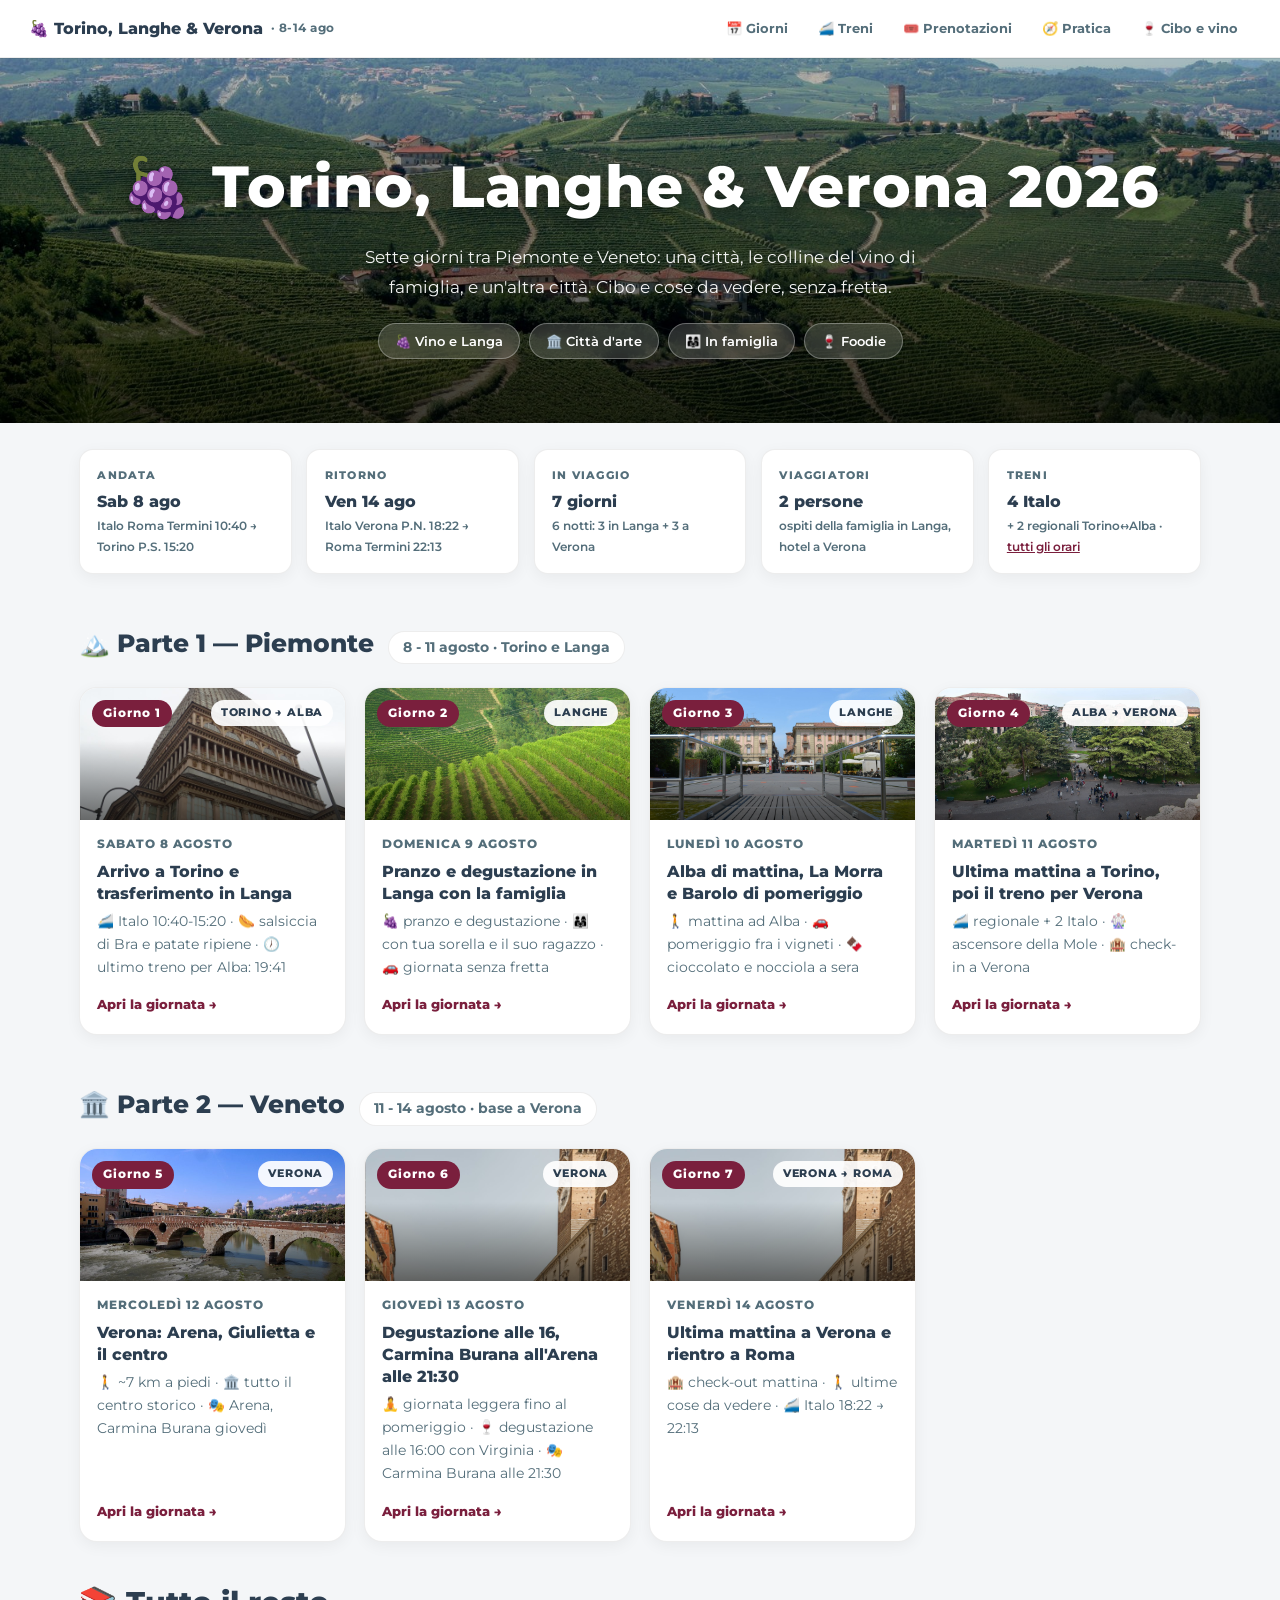
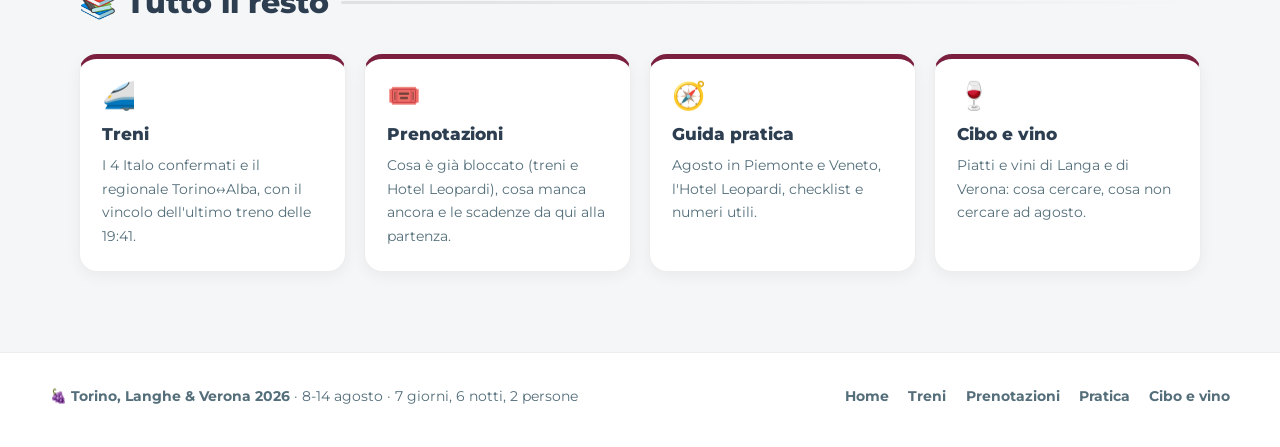
==== index.html @ 454a075a "Anticipa la degustazione, aggiunge Carmina Burana, abolisce il tartufo - Giorno 4: l'ascensore della" ====
<!DOCTYPE html>
<html lang="it">
<head>
<meta charset="UTF-8">
<meta name="viewport" content="width=device-width, initial-scale=1.0">
<title>Torino, Langhe & Verona 2026 · Itinerario giorno per giorno | 8-14 agosto</title>
<meta name="description" content="Itinerario Torino - Langhe - Verona dall'8 al 14 agosto 2026: 7 giornate una per una, treni, prenotazioni, cibo e vino.">
<meta name="theme-color" content="#7A1F3D">
<meta name="color-scheme" content="light">
<meta property="og:type" content="website">
<meta property="og:title" content="Torino, Langhe & Verona 2026 · Itinerario giorno per giorno | 8-14 agosto">
<meta property="og:description" content="Itinerario Torino - Langhe - Verona dall'8 al 14 agosto 2026: 7 giornate una per una, treni, prenotazioni, cibo e vino.">
<meta property="og:image" content="images/cover.jpg">
<meta property="og:locale" content="it_IT">
<link rel="icon" href="data:image/svg+xml,<svg xmlns='http://www.w3.org/2000/svg' viewBox='0 0 100 100'><text y='.9em' font-size='90'>🍇</text></svg>">
<link rel="preconnect" href="https://fonts.googleapis.com">
<link rel="preconnect" href="https://fonts.gstatic.com" crossorigin>
<link href="https://fonts.googleapis.com/css2?family=Montserrat:wght@400;600;800&display=swap" rel="stylesheet">
<link rel="stylesheet" href="assets/style.css">
</head>
<body>

<header class="topbar">
    <a class="brand" href="index.html">🍇 Torino, Langhe & Verona <span>· 8-14 ago</span></a>
    <nav class="mainnav" aria-label="Sezioni del sito">
        <a href="index.html#giorni">📅 Giorni</a>
        <a href="treni.html">🚄 Treni</a>
        <a href="prenotazioni.html">🎟️ Prenotazioni</a>
        <a href="pratica.html">🧭 Pratica</a>
        <a href="mangiare.html">🍷 Cibo e vino</a>
    </nav>
</header>

<div class="hero">
    <h1>🍇 Torino, Langhe & Verona 2026</h1>
    <p>Sette giorni tra Piemonte e Veneto: una città, le colline del vino di famiglia, e un'altra città. Cibo e cose da vedere, senza fretta.</p>
    <div class="mood-tags">
        <span class="tag">🍇 Vino e Langa</span>
        <span class="tag">🏛️ Città d'arte</span>
        <span class="tag">👨‍👩‍👧 In famiglia</span>
        <span class="tag">🍷 Foodie</span>
    </div>
    <div class="countdown" id="countdown" hidden></div>
</div>

<main class="wrap">

    <section id="riepilogo" style="scroll-margin-top: 80px;">
        <ul class="stats">
            <li><span class="k">Andata</span><span class="v">Sab 8 ago<small>Italo Roma Termini 10:40 → Torino P.S. 15:20</small></span></li>
            <li><span class="k">Ritorno</span><span class="v">Ven 14 ago<small>Italo Verona P.N. 18:22 → Roma Termini 22:13</small></span></li>
            <li><span class="k">In viaggio</span><span class="v">7 giorni<small>6 notti: 3 in Langa + 3 a Verona</small></span></li>
            <li><span class="k">Viaggiatori</span><span class="v">2 persone<small>ospiti della famiglia in Langa, hotel a Verona</small></span></li>
            <li><span class="k">Treni</span><span class="v">4 Italo<small>+ 2 regionali Torino↔Alba · <a href="treni.html">tutti gli orari</a></small></span></li>
        </ul>
    </section>

    <div class="parthead" id="giorni">
        <h2 id="piemonte">🏔️ Parte 1 — Piemonte</h2>
        <span class="when">8 - 11 agosto · Torino e Langa</span>
        <a class="maplink" id="goToday" href="index.html" hidden>Vai alla giornata di oggi ↓</a>
    </div>
    <div class="daygrid">
    <a class="daycard" href="giorno-01.html" data-date="2026-08-08">
        <div class="thumb" style="background-image: url('images/torino.jpg');">
            <span class="num">Giorno 1</span>
            <span class="zone">Torino → Alba</span>
        </div>
        <div class="body">
            <span class="date">Sabato 8 agosto</span>
            <h3>Arrivo a Torino e trasferimento in Langa</h3>
            <p class="teaser">🚄 Italo 10:40-15:20 · 🌭 salsiccia di Bra e patate ripiene · 🕖 ultimo treno per Alba: 19:41</p>
            <span class="go">Apri la giornata →</span>
        </div>
    </a>
    <a class="daycard" href="giorno-02.html" data-date="2026-08-09">
        <div class="thumb" style="background-image: url('images/langhe.jpg');">
            <span class="num">Giorno 2</span>
            <span class="zone">Langhe</span>
        </div>
        <div class="body">
            <span class="date">Domenica 9 agosto</span>
            <h3>Pranzo e degustazione in Langa con la famiglia</h3>
            <p class="teaser">🍇 pranzo e degustazione · 👨‍👩‍👧 con tua sorella e il suo ragazzo · 🚗 giornata senza fretta</p>
            <span class="go">Apri la giornata →</span>
        </div>
    </a>
    <a class="daycard" href="giorno-03.html" data-date="2026-08-10">
        <div class="thumb" style="background-image: url('images/alba.jpg');">
            <span class="num">Giorno 3</span>
            <span class="zone">Langhe</span>
        </div>
        <div class="body">
            <span class="date">Lunedì 10 agosto</span>
            <h3>Alba di mattina, La Morra e Barolo di pomeriggio</h3>
            <p class="teaser">🚶 mattina ad Alba · 🚗 pomeriggio fra i vigneti · 🍫 cioccolato e nocciola a sera</p>
            <span class="go">Apri la giornata →</span>
        </div>
    </a>
    <a class="daycard" href="giorno-04.html" data-date="2026-08-11">
        <div class="thumb" style="background-image: url('images/verona_arrivo.jpg');">
            <span class="num">Giorno 4</span>
            <span class="zone">Alba → Verona</span>
        </div>
        <div class="body">
            <span class="date">Martedì 11 agosto</span>
            <h3>Ultima mattina a Torino, poi il treno per Verona</h3>
            <p class="teaser">🚄 regionale + 2 Italo · 🎡 ascensore della Mole · 🏨 check-in a Verona</p>
            <span class="go">Apri la giornata →</span>
        </div>
    </a>
    </div>

    <div class="parthead">
        <h2 id="veneto">🏛️ Parte 2 — Veneto</h2>
        <span class="when">11 - 14 agosto · base a Verona</span>
    </div>
    <div class="daygrid">
    <a class="daycard" href="giorno-05.html" data-date="2026-08-12">
        <div class="thumb" style="background-image: url('images/ponte_pietra.jpg');">
            <span class="num">Giorno 5</span>
            <span class="zone">Verona</span>
        </div>
        <div class="body">
            <span class="date">Mercoledì 12 agosto</span>
            <h3>Verona: Arena, Giulietta e il centro</h3>
            <p class="teaser">🚶 ~7 km a piedi · 🏛️ tutto il centro storico · 🎭 Arena, Carmina Burana giovedì</p>
            <span class="go">Apri la giornata →</span>
        </div>
    </a>
    <a class="daycard" href="giorno-06.html" data-date="2026-08-13">
        <div class="thumb" style="background-image: url('images/piazza_erbe.jpg');">
            <span class="num">Giorno 6</span>
            <span class="zone">Verona</span>
        </div>
        <div class="body">
            <span class="date">Giovedì 13 agosto</span>
            <h3>Degustazione alle 16, Carmina Burana all'Arena alle 21:30</h3>
            <p class="teaser">🧘 giornata leggera fino al pomeriggio · 🍷 degustazione alle 16:00 con Virginia · 🎭 Carmina Burana alle 21:30</p>
            <span class="go">Apri la giornata →</span>
        </div>
    </a>
    <a class="daycard" href="giorno-07.html" data-date="2026-08-14">
        <div class="thumb" style="background-image: url('images/piazza_erbe.jpg');">
            <span class="num">Giorno 7</span>
            <span class="zone">Verona → Roma</span>
        </div>
        <div class="body">
            <span class="date">Venerdì 14 agosto</span>
            <h3>Ultima mattina a Verona e rientro a Roma</h3>
            <p class="teaser">🏨 check-out mattina · 🚶 ultime cose da vedere · 🚄 Italo 18:22 → 22:13</p>
            <span class="go">Apri la giornata →</span>
        </div>
    </a>
    </div>

    <h2 class="sec">📚 Tutto il resto</h2>
    <div class="tiles">
        <a class="tile" href="treni.html"><span class="ico">🚄</span><h3>Treni</h3><p>I 4 Italo confermati e il regionale Torino↔Alba, con il vincolo dell'ultimo treno delle 19:41.</p></a>
        <a class="tile" href="prenotazioni.html"><span class="ico">🎟️</span><h3>Prenotazioni</h3><p>Cosa è già bloccato (treni e Hotel Leopardi), cosa manca ancora e le scadenze da qui alla partenza.</p></a>
        <a class="tile" href="pratica.html"><span class="ico">🧭</span><h3>Guida pratica</h3><p>Agosto in Piemonte e Veneto, l'Hotel Leopardi, checklist e numeri utili.</p></a>
        <a class="tile" href="mangiare.html"><span class="ico">🍷</span><h3>Cibo e vino</h3><p>Piatti e vini di Langa e di Verona: cosa cercare, cosa non cercare ad agosto.</p></a>
    </div>

</main>

<footer class="sitefoot">
    <div class="sitefoot-in">
        <div>🍇 <strong>Torino, Langhe & Verona 2026</strong> · 8-14 agosto · 7 giorni, 6 notti, 2 persone</div>
        <nav>
            <a href="index.html">Home</a>
            <a href="treni.html">Treni</a>
            <a href="prenotazioni.html">Prenotazioni</a>
            <a href="pratica.html">Pratica</a>
            <a href="mangiare.html">Cibo e vino</a>
        </nav>
    </div>
</footer>
<button type="button" class="to-top" aria-label="Torna all'inizio della pagina">↑</button>
<script src="assets/app.js" defer></script>
</body>
</html>
---- assets/style.css ----
/* ==========================================================================
   Torino, Langhe & Verona 2026 — foglio di stile condiviso da tutte le pagine
   ========================================================================== */

*, *::before, *::after { box-sizing: border-box; }

:root {
    --primary-color: #7A1F3D;      /* rosso Barolo/Amarone */
    --primary-dark: #551429;
    --primary-light: #F7E6EC;
    --bg-color: #F4F6F8;
    --text-color: #2C3E50;
    --light-text: #546E7A;
    --card-bg: #FFFFFF;
    --line: rgba(0,0,0,0.07);
    --border-radius: 18px;
    --shadow-sm: 0 4px 15px rgba(0,0,0,0.05);
    --shadow-lg: 0 15px 35px rgba(0,0,0,0.10);
    --topbar-h: 58px;
    --strip-h: 54px;
}

html { scroll-behavior: smooth; scroll-padding-top: calc(var(--topbar-h) + var(--strip-h) + 12px); }
body {
    font-family: 'Montserrat', sans-serif;
    line-height: 1.7; margin: 0; padding: 0;
    background: var(--bg-color); color: var(--text-color);
    -webkit-font-smoothing: antialiased;
    max-width: 100vw; overflow-x: hidden;
}
@media (prefers-reduced-motion: reduce) {
    html { scroll-behavior: auto; }
    *, *::before, *::after { animation-duration: 0.01ms !important; animation-iteration-count: 1 !important; transition-duration: 0.01ms !important; }
}
:focus-visible { outline: 3px solid var(--primary-color); outline-offset: 3px; border-radius: 6px; }
img { max-width: 100%; }
[hidden] { display: none !important; }
a { color: var(--primary-color); }
@keyframes fadeIn { from { opacity: 0; transform: translateY(14px); } to { opacity: 1; transform: none; } }

.wrap { max-width: 1180px; margin: 0 auto; padding: 0 1.1rem 4rem 1.1rem; }
.wrap.narrow { max-width: 900px; }
@media (min-width: 768px) { .wrap { padding: 0 1.8rem 5rem 1.8rem; } }

/* ---------- Barra di navigazione ---------- */
.topbar {
    position: sticky; top: 0; z-index: 900; height: var(--topbar-h);
    display: flex; align-items: center; gap: 1rem;
    background: rgba(255,255,255,0.93); backdrop-filter: blur(12px); -webkit-backdrop-filter: blur(12px);
    border-bottom: 1px solid var(--line); padding: 0 1rem;
}
@media (min-width: 768px) { .topbar { padding: 0 1.8rem; } }
.brand { display: flex; align-items: center; gap: 8px; font-weight: 800; text-decoration: none; color: var(--text-color); font-size: 1rem; white-space: nowrap; flex-shrink: 0; }
.brand span { color: var(--light-text); font-weight: 700; font-size: 0.72rem; letter-spacing: 0.5px; display: none; }
@media (min-width: 1000px) { .brand span { display: inline; } }
.mainnav { display: flex; gap: 4px; overflow-x: auto; scrollbar-width: none; margin-left: auto; -webkit-overflow-scrolling: touch; }
.mainnav::-webkit-scrollbar { display: none; }
.mainnav a {
    text-decoration: none; white-space: nowrap; font-size: 0.82rem; font-weight: 700;
    color: var(--light-text); padding: 7px 13px; border-radius: 30px; transition: background 0.2s, color 0.2s;
}
.mainnav a:hover { background: var(--bg-color); color: var(--primary-color); }
.mainnav a[aria-current="page"] { background: var(--primary-light); color: var(--primary-color); }

/* ---------- Striscia dei giorni (pagine giornata) ---------- */
.daystrip {
    position: sticky; top: var(--topbar-h); z-index: 880; height: var(--strip-h);
    display: flex; align-items: center; gap: 6px; padding: 0 1rem;
    background: rgba(255,255,255,0.96); backdrop-filter: blur(12px); -webkit-backdrop-filter: blur(12px);
    border-bottom: 1px solid var(--line); overflow-x: auto; scrollbar-width: none;
}
.daystrip::-webkit-scrollbar { display: none; }
@media (min-width: 768px) { .daystrip { padding: 0 1.8rem; justify-content: center; } }
.daystrip a {
    flex: 0 0 auto; text-decoration: none; text-align: center; line-height: 1.05;
    padding: 5px 9px; border-radius: 10px; color: var(--light-text);
    border: 1px solid transparent; transition: background 0.2s, color 0.2s, border-color 0.2s;
}
.daystrip a .n { display: block; font-weight: 800; font-size: 0.92rem; }
.daystrip a .d { display: block; font-size: 0.6rem; font-weight: 700; opacity: 0.7; letter-spacing: 0.2px; }
.daystrip a:hover { background: var(--bg-color); color: var(--primary-color); }
.daystrip a[aria-current="page"] { background: var(--primary-color); color: #fff; }
.daystrip a[aria-current="page"] .d { opacity: 0.85; }
.daystrip .sep { flex: 0 0 auto; width: 1px; height: 26px; background: var(--line); margin: 0 5px; }

/* ---------- Copertina della home ---------- */
.hero {
    background-image: linear-gradient(to bottom, rgba(0,0,0,0.25) 0%, rgba(0,0,0,0.78) 100%), url('../images/cover.jpg');
    background-size: cover; background-position: center 32%;
    color: #fff; text-align: center; padding: 5rem 1rem 4rem 1rem;
}
.hero h1 { font-size: clamp(2.2rem, 6vw, 3.6rem); font-weight: 800; margin: 0 0 0.4rem 0; letter-spacing: 1px; text-shadow: 0 4px 15px rgba(0,0,0,0.4); }
.hero p { font-size: 1.08rem; max-width: 620px; margin: 0 auto; opacity: 0.95; }
.mood-tags { display: flex; gap: 9px; justify-content: center; margin-top: 22px; flex-wrap: wrap; }
.tag { padding: 6px 16px; border-radius: 20px; font-weight: 600; font-size: 0.82rem; background: rgba(255,255,255,0.15); backdrop-filter: blur(10px); border: 1px solid rgba(255,255,255,0.3); color: #fff; }
.countdown { display: inline-flex; align-items: baseline; gap: 8px; margin-top: 1.4rem; padding: 8px 22px; border-radius: 30px; background: rgba(255,255,255,0.15); backdrop-filter: blur(10px); border: 1px solid rgba(255,255,255,0.3); }
.countdown strong { font-size: 1.5rem; font-weight: 800; }
.countdown span { font-size: 0.8rem; font-weight: 600; opacity: 0.9; letter-spacing: 1px; text-transform: uppercase; }

/* ---------- Intestazione delle pagine tematiche ---------- */
.pagehead { background: linear-gradient(135deg, var(--primary-color), var(--primary-dark)); color: #fff; padding: 2.6rem 1.1rem 2.4rem 1.1rem; }
.pagehead-in { max-width: 1180px; margin: 0 auto; }
@media (min-width: 768px) { .pagehead { padding: 3.2rem 1.8rem 3rem 1.8rem; } }
.pagehead h1 { margin: 0 0 0.4rem 0; font-size: clamp(1.8rem, 4.5vw, 2.6rem); font-weight: 800; }
.pagehead p { margin: 0; font-size: 1rem; opacity: 0.92; max-width: 70ch; }
.pagehead .crumb { font-size: 0.75rem; font-weight: 800; letter-spacing: 1.5px; text-transform: uppercase; opacity: 0.8; margin: 0 0 0.5rem 0; }
.pagehead .crumb a { color: #fff; text-decoration: none; border-bottom: 1px solid rgba(255,255,255,0.5); }

/* Indice interno alle pagine lunghe */
.subnav { display: flex; flex-wrap: wrap; gap: 8px; margin: -1.6rem 0 2.4rem 0; position: relative; z-index: 5; }
.subnav a { text-decoration: none; font-size: 0.8rem; font-weight: 700; color: var(--light-text); background: var(--card-bg); border: 1px solid var(--line); box-shadow: var(--shadow-sm); padding: 8px 16px; border-radius: 30px; }
.subnav a:hover { color: var(--primary-color); }

/* ---------- Copertina di una giornata ---------- */
.dayhero { position: relative; margin: 1.4rem 0 1.6rem 0; border-radius: var(--border-radius); overflow: hidden; box-shadow: var(--shadow-lg); min-height: 230px; display: flex; align-items: flex-end; background-size: cover; background-position: center; }
@media (min-width: 768px) { .dayhero { min-height: 300px; } }
.dayhero::before { content: ""; position: absolute; inset: 0; background: linear-gradient(to top, rgba(0,0,0,0.85) 0%, rgba(0,0,0,0.30) 55%, rgba(0,0,0,0.12) 100%); }
.dayhero-in { position: relative; padding: 1.4rem; color: #fff; width: 100%; }
@media (min-width: 768px) { .dayhero-in { padding: 2.2rem; } }
.dayhero .kicker { margin: 0 0 0.35rem 0; font-size: 0.76rem; font-weight: 800; letter-spacing: 1.6px; text-transform: uppercase; opacity: 0.92; }
.dayhero h1 { margin: 0; font-size: clamp(1.5rem, 4vw, 2.3rem); font-weight: 800; line-height: 1.2; text-shadow: 0 3px 14px rgba(0,0,0,0.4); }
.dayhero .chips { display: flex; flex-wrap: wrap; gap: 7px; margin-top: 0.9rem; }
.dayhero .chips span { font-size: 0.74rem; font-weight: 700; background: rgba(255,255,255,0.18); border: 1px solid rgba(255,255,255,0.28); backdrop-filter: blur(8px); padding: 4px 12px; border-radius: 20px; }

/* ---------- Impaginazione di una giornata ---------- */
.daylayout { display: grid; gap: 1.3rem; }
@media (min-width: 1000px) {
    .daylayout {
        grid-template-columns: 1.55fr 1fr;
        grid-template-areas: "sintesi sintesi" "itin mappa" "itin mangiare" "note note";
        align-items: start;
    }
    .a-sintesi { grid-area: sintesi; } .a-itin { grid-area: itin; }
    .a-mappa { grid-area: mappa; } .a-mangiare { grid-area: mangiare; } .a-note { grid-area: note; }
}

/* ---------- Scheda generica ---------- */
.card { background: var(--card-bg); border-radius: var(--border-radius); box-shadow: var(--shadow-sm); padding: 1.3rem; border: 1px solid var(--line); }
@media (min-width: 768px) { .card { padding: 1.8rem; } }
.card > h2 { margin: 0 0 1.1rem 0; font-size: 1.1rem; font-weight: 800; color: var(--text-color); display: flex; align-items: center; gap: 9px; }
.card > h2::after { content: ""; flex: 1; height: 2px; background: linear-gradient(90deg, var(--line), transparent); border-radius: 2px; }
.card.accent { border-top: 5px solid var(--primary-color); }

/* Sintesi mattina/pomeriggio/sera */
.synth { list-style: none; padding: 0; margin: 0; display: grid; gap: 0.8rem; }
@media (min-width: 700px) { .synth { grid-template-columns: repeat(3, 1fr); } }
.synth li { background: var(--bg-color); border-radius: 12px; padding: 0.9rem 1.05rem; font-size: 0.93rem; color: var(--light-text); }
.synth li strong:first-child { display: block; color: var(--primary-color); font-size: 0.72rem; text-transform: uppercase; letter-spacing: 1px; margin-bottom: 0.25rem; }
.synth li strong { color: var(--text-color); }

/* ---------- Griglia dei giorni in home ---------- */
.parthead { display: flex; align-items: baseline; gap: 14px; margin: 3rem 0 1.4rem 0; flex-wrap: wrap; }
.parthead h2 { margin: 0; font-size: 1.55rem; font-weight: 800; }
.parthead .when { font-size: 0.85rem; font-weight: 700; color: var(--light-text); background: var(--card-bg); border: 1px solid var(--line); padding: 4px 14px; border-radius: 20px; }
.daygrid { display: grid; gap: 1.1rem; grid-template-columns: repeat(auto-fill, minmax(265px, 1fr)); }
.daycard { display: flex; flex-direction: column; background: var(--card-bg); border-radius: var(--border-radius); overflow: hidden; box-shadow: var(--shadow-sm); text-decoration: none; color: inherit; border: 1px solid var(--line); transition: transform 0.25s ease, box-shadow 0.25s ease; }
.daycard:hover { transform: translateY(-4px); box-shadow: var(--shadow-lg); }
.daycard .thumb { height: 132px; background-size: cover; background-position: center; position: relative; }
.daycard .thumb::after { content: ""; position: absolute; inset: 0; background: linear-gradient(to top, rgba(0,0,0,0.55), transparent 60%); }
.daycard .num { position: absolute; z-index: 2; left: 12px; top: 12px; background: var(--primary-color); color: #fff; font-weight: 800; font-size: 0.72rem; letter-spacing: 1px; padding: 4px 11px; border-radius: 20px; }
.daycard .zone { position: absolute; z-index: 2; right: 12px; top: 12px; background: rgba(255,255,255,0.92); color: var(--text-color); font-weight: 800; font-size: 0.66rem; letter-spacing: 0.8px; text-transform: uppercase; padding: 4px 10px; border-radius: 20px; }
.daycard .body { padding: 0.95rem 1.1rem 1.15rem 1.1rem; display: flex; flex-direction: column; gap: 0.35rem; flex: 1; }
.daycard .date { font-size: 0.72rem; font-weight: 800; letter-spacing: 1px; text-transform: uppercase; color: var(--light-text); }
.daycard h3 { margin: 0; font-size: 1.02rem; font-weight: 800; line-height: 1.35; color: var(--text-color); }
.daycard .teaser { margin: 0; font-size: 0.85rem; color: var(--light-text); }
.daycard .go { margin-top: auto; padding-top: 0.6rem; font-size: 0.8rem; font-weight: 800; color: var(--primary-color); }
.daycard.is-today { border-color: var(--primary-color); box-shadow: 0 0 0 3px var(--primary-light), var(--shadow-lg); }
.daycard.is-today .num::before { content: "OGGI · "; }

/* ---------- Riquadri di collegamento in home ---------- */
.tiles { display: grid; gap: 1.1rem; grid-template-columns: repeat(auto-fill, minmax(240px, 1fr)); }
.tile { text-decoration: none; color: inherit; background: var(--card-bg); border: 1px solid var(--line); border-radius: var(--border-radius); padding: 1.4rem; box-shadow: var(--shadow-sm); display: flex; flex-direction: column; gap: 0.35rem; transition: transform 0.25s ease, box-shadow 0.25s ease; border-top: 5px solid var(--primary-color); }
.tile:hover { transform: translateY(-4px); box-shadow: var(--shadow-lg); }
.tile .ico { font-size: 1.7rem; line-height: 1; }
.tile h3 { margin: 0.3rem 0 0 0; font-size: 1.08rem; font-weight: 800; color: var(--text-color); }
.tile p { margin: 0; font-size: 0.87rem; color: var(--light-text); }

/* Numeri chiave in home */
.stats { display: grid; gap: 0.9rem; grid-template-columns: repeat(auto-fit, minmax(160px, 1fr)); margin: 1.6rem 0 0 0; padding: 0; list-style: none; }
.stats li { background: var(--card-bg); border: 1px solid var(--line); border-radius: 14px; padding: 1rem 1.1rem; box-shadow: var(--shadow-sm); }
.stats .k { display: block; font-size: 0.68rem; font-weight: 800; letter-spacing: 1.2px; text-transform: uppercase; color: var(--light-text); margin-bottom: 0.2rem; }
.stats .v { font-size: 1rem; font-weight: 800; color: var(--text-color); }
.stats .v small { display: block; font-size: 0.78rem; font-weight: 600; color: var(--light-text); }

/* ---------- Avanti / indietro fra i giorni ---------- */
.dayfoot { display: grid; gap: 0.8rem; grid-template-columns: 1fr; margin-top: 2rem; }
@media (min-width: 640px) { .dayfoot { grid-template-columns: 1fr auto 1fr; align-items: stretch; } }
.dayfoot a { text-decoration: none; background: var(--card-bg); border: 1px solid var(--line); border-radius: 14px; padding: 0.9rem 1.1rem; box-shadow: var(--shadow-sm); color: inherit; display: flex; flex-direction: column; justify-content: center; transition: transform 0.2s ease, box-shadow 0.2s ease; }
.dayfoot a:hover { transform: translateY(-2px); box-shadow: var(--shadow-lg); }
.dayfoot .lbl { font-size: 0.68rem; font-weight: 800; letter-spacing: 1.2px; text-transform: uppercase; color: var(--light-text); }
.dayfoot .ttl { font-size: 0.92rem; font-weight: 700; color: var(--text-color); }
.dayfoot .next { text-align: right; }
.dayfoot .home { display: flex; align-items: center; justify-content: center; font-weight: 800; color: var(--primary-color); }
.dayfoot .empty { display: none; }
@media (min-width: 640px) { .dayfoot .empty { display: block; visibility: hidden; } }

/* ---------- Blocchi di contenuto riusati dalle vecchie sezioni ---------- */
h2.sec { color: var(--text-color); font-weight: 800; font-size: 1.9rem; margin: 3rem 0 1.6rem 0; display: flex; align-items: center; gap: 12px; scroll-margin-top: calc(var(--topbar-h) + 14px); }
h2.sec::after { content: ""; flex: 1; height: 3px; background: linear-gradient(90deg, #E0E0E0, transparent); border-radius: 2px; }
h2.sec:first-of-type { margin-top: 2.2rem; }
h3.sub { font-size: 1.4rem; font-weight: 800; margin: 2.6rem 0 1.2rem 0; scroll-margin-top: calc(var(--topbar-h) + 14px); }

.summary-box { background: var(--card-bg); padding: 1.4rem; border-radius: var(--border-radius); box-shadow: var(--shadow-sm); margin-bottom: 2rem; border-top: 6px solid var(--primary-color); }
@media (min-width: 768px) { .summary-box { padding: 2rem; } }
.summary-box ul { list-style: none; padding: 0; display: grid; grid-template-columns: repeat(auto-fit, minmax(260px, 1fr)); gap: 1.1rem; margin: 0; }
.summary-box li { background: var(--bg-color); padding: 1.1rem; border-radius: 12px; font-size: 0.94rem; display: flex; flex-direction: column; }
.summary-box li strong { color: var(--primary-color); font-size: 1.02rem; margin-bottom: 0.3rem; }
.summary-box ul.flow { grid-template-columns: 1fr; gap: 0.8rem; }
.summary-box ul.flow li { display: block; }
.summary-box ul.flow li strong { font-size: 1rem; }
.summary-box li ul { display: block; margin: 0.6rem 0 0 0; padding: 0; }
.summary-box li ul li { background: transparent; padding: 0 0 0 1.1rem; margin-bottom: 0.55rem; border-radius: 0; position: relative; font-size: 0.9rem; }
.summary-box li ul li::before { content: "›"; position: absolute; left: 0; top: -1px; color: var(--primary-color); font-weight: 800; }
.summary-box li ul li:last-child { margin-bottom: 0; }
.summary-box h3 { margin-top: 0; }

.details-grid { display: grid; grid-template-columns: 1fr; gap: 1.3rem; }
@media (min-width: 860px) { .details-grid { grid-template-columns: 1fr 1fr; } }

.callout { background: var(--card-bg); border-left: 5px solid var(--primary-color); border-radius: 12px; padding: 1.15rem 1.35rem; margin: 0 0 1.8rem 0; box-shadow: var(--shadow-sm); font-size: 0.94rem; color: var(--light-text); }
.callout strong { color: var(--text-color); }

.prio { display: inline-block; font-size: 0.66rem; font-weight: 800; letter-spacing: 1px; text-transform: uppercase; padding: 3px 10px; border-radius: 20px; margin-left: 8px; vertical-align: middle; white-space: nowrap; }
.prio-high { background: #FFEBEE; color: #C62828; }
.prio-med { background: #FFF8E1; color: #EF6C00; }
.prio-low { background: #E8F5E9; color: #2E7D32; }

/* Testo discorsivo dentro le schede */
.prose p { margin: 0 0 1.2rem 0; color: var(--light-text); font-size: 0.97rem; line-height: 1.8; }
.prose p:last-child { margin-bottom: 0; }
.prose strong { color: var(--text-color); }
.prose h4 { margin: 1.8rem 0 0.8rem 0; font-size: 1.05rem; font-weight: 800; color: var(--primary-color); background: var(--primary-light); display: inline-block; padding: 4px 14px; border-radius: 20px; }
.prose > h4:first-child { margin-top: 0; }
.prose ul { padding-left: 1.2rem; color: var(--light-text); font-size: 0.95rem; }
.prose li { margin-bottom: 0.7rem; }
.prose img, .a-mangiare img { width: 100%; border-radius: 12px; margin-bottom: 14px; height: 180px; object-fit: cover; box-shadow: var(--shadow-sm); }

/* Timeline oraria */
.timeline { list-style: none; padding: 0; margin: 0; }
.timeline li { position: relative; display: grid; grid-template-columns: 60px 1fr; gap: 0.9rem; padding: 0 0 1.05rem 0; font-size: 0.95rem; }
.timeline li::after { content: ""; position: absolute; left: 5px; top: 20px; bottom: 0; width: 2px; background: rgba(0,0,0,0.09); }
.timeline li:last-child { padding-bottom: 0; }
.timeline li:last-child::after { display: none; }
.timeline .t { position: relative; padding-left: 20px; font-weight: 800; font-size: 0.8rem; color: var(--primary-color); white-space: nowrap; line-height: 1.6; }
.timeline .t::before { content: ""; position: absolute; left: 0; top: 4px; width: 12px; height: 12px; border-radius: 50%; background: var(--card-bg); border: 3px solid var(--primary-color); box-sizing: border-box; }
.timeline li.opt .t { color: var(--light-text); }
.timeline li.opt .t::before { border-color: var(--light-text); }
.timeline strong { color: var(--text-color); }
.timeline div { color: var(--light-text); }
.timeline em { opacity: 0.9; }
@media (max-width: 480px) {
    .timeline li { grid-template-columns: 52px 1fr; gap: 0.7rem; font-size: 0.9rem; }
    .timeline .t { padding-left: 18px; font-size: 0.74rem; }
}

/* Dove mangiare */
.eat { list-style: none; padding: 0; margin: 0; display: grid; gap: 0.6rem; }
.eat li { display: grid; grid-template-columns: auto 1fr; gap: 0.85rem; align-items: start; background: var(--bg-color); border-radius: 10px; padding: 0.75rem 0.95rem; font-size: 0.9rem; color: var(--light-text); }
.eat .when { font-weight: 800; font-size: 0.66rem; text-transform: uppercase; letter-spacing: 0.5px; color: var(--primary-color); white-space: nowrap; padding-top: 0.25rem; }
.eat strong { color: var(--text-color); }
@media (max-width: 560px) {
    .eat li { grid-template-columns: 1fr; gap: 0.15rem; }
    .eat .when { padding-top: 0; }
}

/* Mappa */
.mapbox iframe { width: 100%; height: 320px; border: none; border-radius: 12px; background: #eee; display: block; }
.maplink { display: inline-block; margin-top: 0.9rem; font-size: 0.82rem; font-weight: 800; text-decoration: none; color: var(--primary-color); }
.maplink:hover { text-decoration: underline; }
.maplink + .maplink { margin-left: 1.4rem; }

/* Tabella costi */
table { width: 100%; border-collapse: separate; border-spacing: 0; background: var(--card-bg); box-shadow: var(--shadow-sm); border-radius: var(--border-radius); overflow: hidden; margin-top: 1.5rem; }
th, td { padding: 1.3rem; text-align: left; border-bottom: 1px solid #F0F2F5; }
th { background: var(--text-color); color: #fff; font-weight: 600; text-transform: uppercase; font-size: 0.8rem; letter-spacing: 1.4px; }
tr:last-child td { border-bottom: none; font-weight: 800; font-size: 1.15rem; background: var(--primary-light); color: var(--primary-color); }
@media (max-width: 767px) {
    table { display: block; border: none; box-shadow: none; background: transparent; }
    thead { display: none; }
    tbody, tr, td { display: block; width: 100%; }
    tr { margin-bottom: 1.2rem; background: var(--card-bg); border-radius: var(--border-radius); box-shadow: var(--shadow-sm); border: 1px solid var(--line); }
    td { border-bottom: 1px solid #F0F2F5; overflow-wrap: break-word; }
    td::before { display: block; font-weight: 700; color: var(--light-text); font-size: 0.72rem; text-transform: uppercase; letter-spacing: 1px; margin-bottom: 0.3rem; }
    td:nth-child(1)::before { content: "Voce di spesa"; }
    td:nth-child(2)::before { content: "Dettagli"; }
    td:nth-child(3)::before { content: "Costo stimato"; color: var(--primary-color); }
    td:last-child { border-bottom: none; }
    tr:last-child { background: var(--primary-light); }
    tr:last-child td { background: transparent; }
}

.inc-exc-box { background: var(--card-bg); padding: 1.4rem; border-radius: var(--border-radius); box-shadow: var(--shadow-sm); }
.exc-box { border-top: 5px solid #F44336; }
.inc-exc-box h3 { margin-top: 0; font-size: 1.15rem; margin-bottom: 1.2rem; }
.inc-exc-box ul { list-style: none; padding: 0; margin: 0; }
.inc-exc-box li { margin-bottom: 0.9rem; position: relative; padding-left: 30px; font-size: 0.93rem; line-height: 1.5; }
.exc-box li::before { content: '❌'; position: absolute; left: 0; top: 0; font-size: 1rem; }

/* ---------- Piede pagina ---------- */
.sitefoot { border-top: 1px solid var(--line); background: var(--card-bg); padding: 2rem 1.1rem 2.4rem 1.1rem; color: var(--light-text); font-size: 0.85rem; }
.sitefoot-in { max-width: 1180px; margin: 0 auto; display: flex; flex-wrap: wrap; gap: 0.8rem 1.4rem; align-items: center; justify-content: space-between; }
.sitefoot a { color: var(--light-text); text-decoration: none; font-weight: 700; }
.sitefoot a:hover { color: var(--primary-color); }
.sitefoot nav { display: flex; flex-wrap: wrap; gap: 0.8rem 1.2rem; }

/* Torna su */
.to-top { position: fixed; right: 16px; bottom: 20px; width: 44px; height: 44px; border-radius: 50%; border: none; background: var(--card-bg); color: var(--primary-color); font-size: 1.3rem; line-height: 1; box-shadow: var(--shadow-lg); cursor: pointer; opacity: 0; visibility: hidden; transform: translateY(10px); transition: opacity 0.3s, transform 0.3s, visibility 0.3s; z-index: 950; }
.to-top.visible { opacity: 1; visibility: visible; transform: none; }

/* ---------- Stampa ---------- */
@media print {
    .topbar, .daystrip, .to-top, .sitefoot, .dayfoot, .subnav, .mood-tags, .countdown, .maplink, .mapbox { display: none !important; }
    body { background: #fff; }
    .hero, .pagehead { background: none !important; color: var(--text-color); padding: 1.5rem 0; }
    .hero h1, .pagehead h1 { text-shadow: none; }
    .dayhero { min-height: 0; box-shadow: none; background-image: none !important; border: 1px solid #DDD; }
    .dayhero::before { display: none; }
    .dayhero-in { color: var(--text-color); padding: 1rem; }
    .dayhero h1 { text-shadow: none; }
    .dayhero .chips span { border-color: #DDD; background: none; }
    .card, .summary-box, .inc-exc-box, table { box-shadow: none; border: 1px solid #DDD; break-inside: avoid; }
    .daylayout { display: block; }
    .card { margin-bottom: 1rem; }
    .prose img, .a-mangiare img { display: none; }
    a { color: inherit; text-decoration: none; }
}
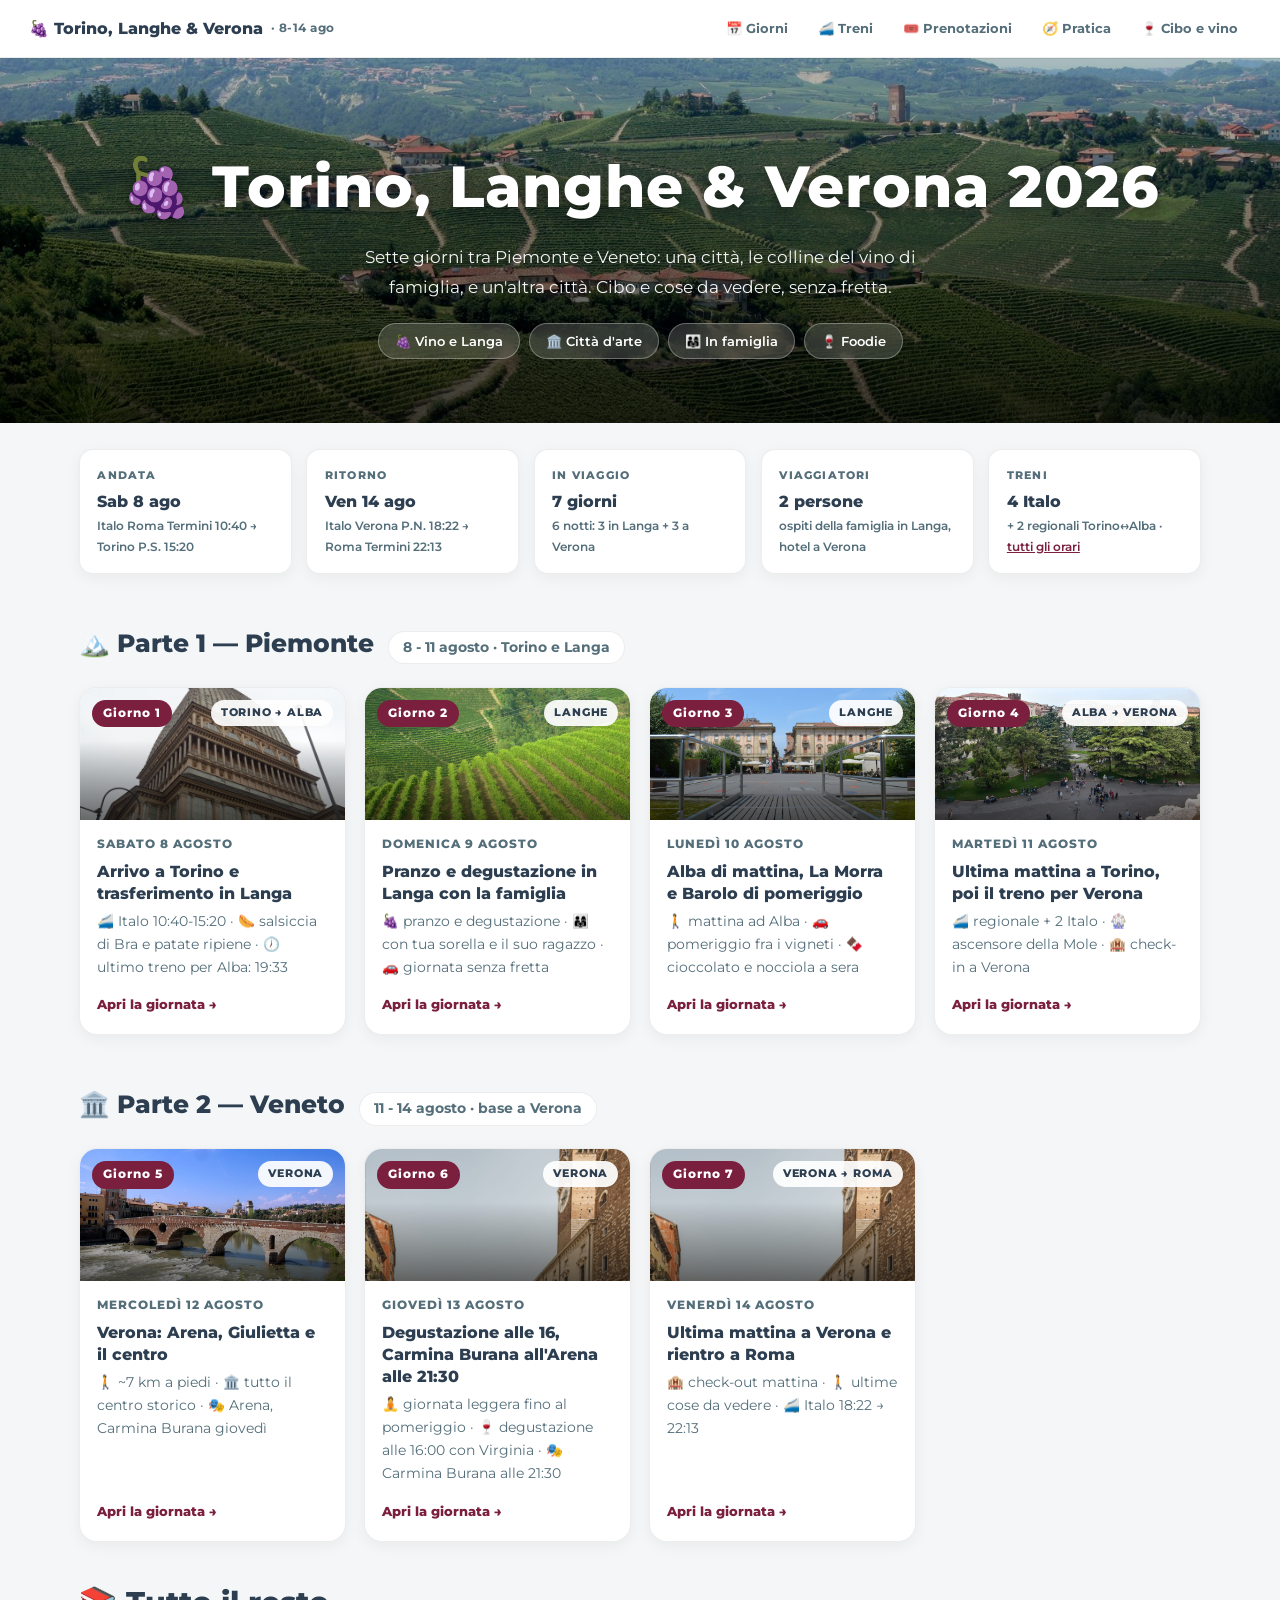
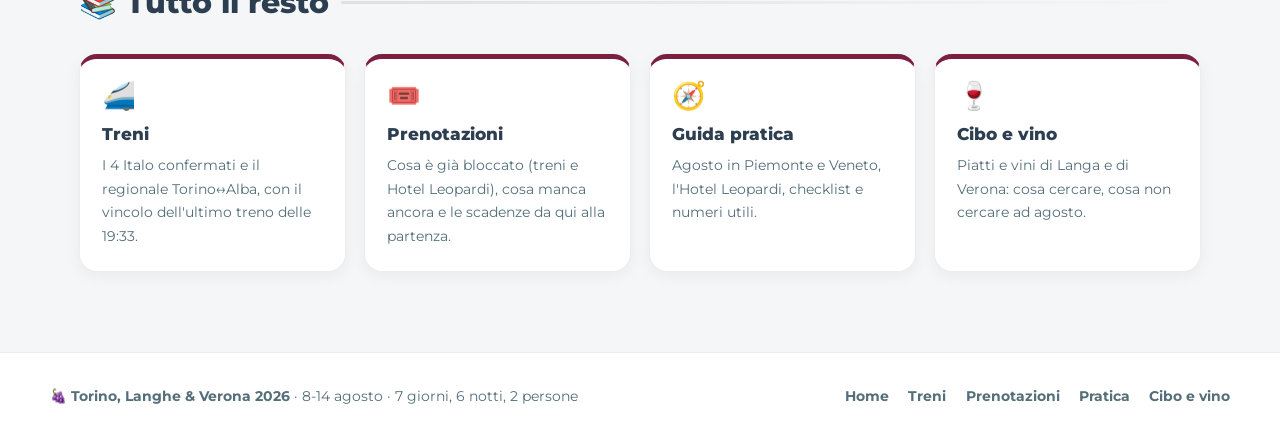
==== commit 079e684e: "Corregge gli orari del regionale Alba-Torino: niente metro, stesso treno Dati reali da Trenitalia in" ====
--- a/index.html
+++ b/index.html
@@ -69,7 +69,7 @@
         <div class="body">
             <span class="date">Sabato 8 agosto</span>
             <h3>Arrivo a Torino e trasferimento in Langa</h3>
-            <p class="teaser">🚄 Italo 10:40-15:20 · 🌭 salsiccia di Bra e patate ripiene · 🕖 ultimo treno per Alba: 19:41</p>
+            <p class="teaser">🚄 Italo 10:40-15:20 · 🌭 salsiccia di Bra e patate ripiene · 🕖 ultimo treno per Alba: 19:33</p>
             <span class="go">Apri la giornata →</span>
         </div>
     </a>
@@ -156,7 +156,7 @@
 
     <h2 class="sec">📚 Tutto il resto</h2>
     <div class="tiles">
-        <a class="tile" href="treni.html"><span class="ico">🚄</span><h3>Treni</h3><p>I 4 Italo confermati e il regionale Torino↔Alba, con il vincolo dell'ultimo treno delle 19:41.</p></a>
+        <a class="tile" href="treni.html"><span class="ico">🚄</span><h3>Treni</h3><p>I 4 Italo confermati e il regionale Torino↔Alba, con il vincolo dell'ultimo treno delle 19:33.</p></a>
         <a class="tile" href="prenotazioni.html"><span class="ico">🎟️</span><h3>Prenotazioni</h3><p>Cosa è già bloccato (treni e Hotel Leopardi), cosa manca ancora e le scadenze da qui alla partenza.</p></a>
         <a class="tile" href="pratica.html"><span class="ico">🧭</span><h3>Guida pratica</h3><p>Agosto in Piemonte e Veneto, l'Hotel Leopardi, checklist e numeri utili.</p></a>
         <a class="tile" href="mangiare.html"><span class="ico">🍷</span><h3>Cibo e vino</h3><p>Piatti e vini di Langa e di Verona: cosa cercare, cosa non cercare ad agosto.</p></a>
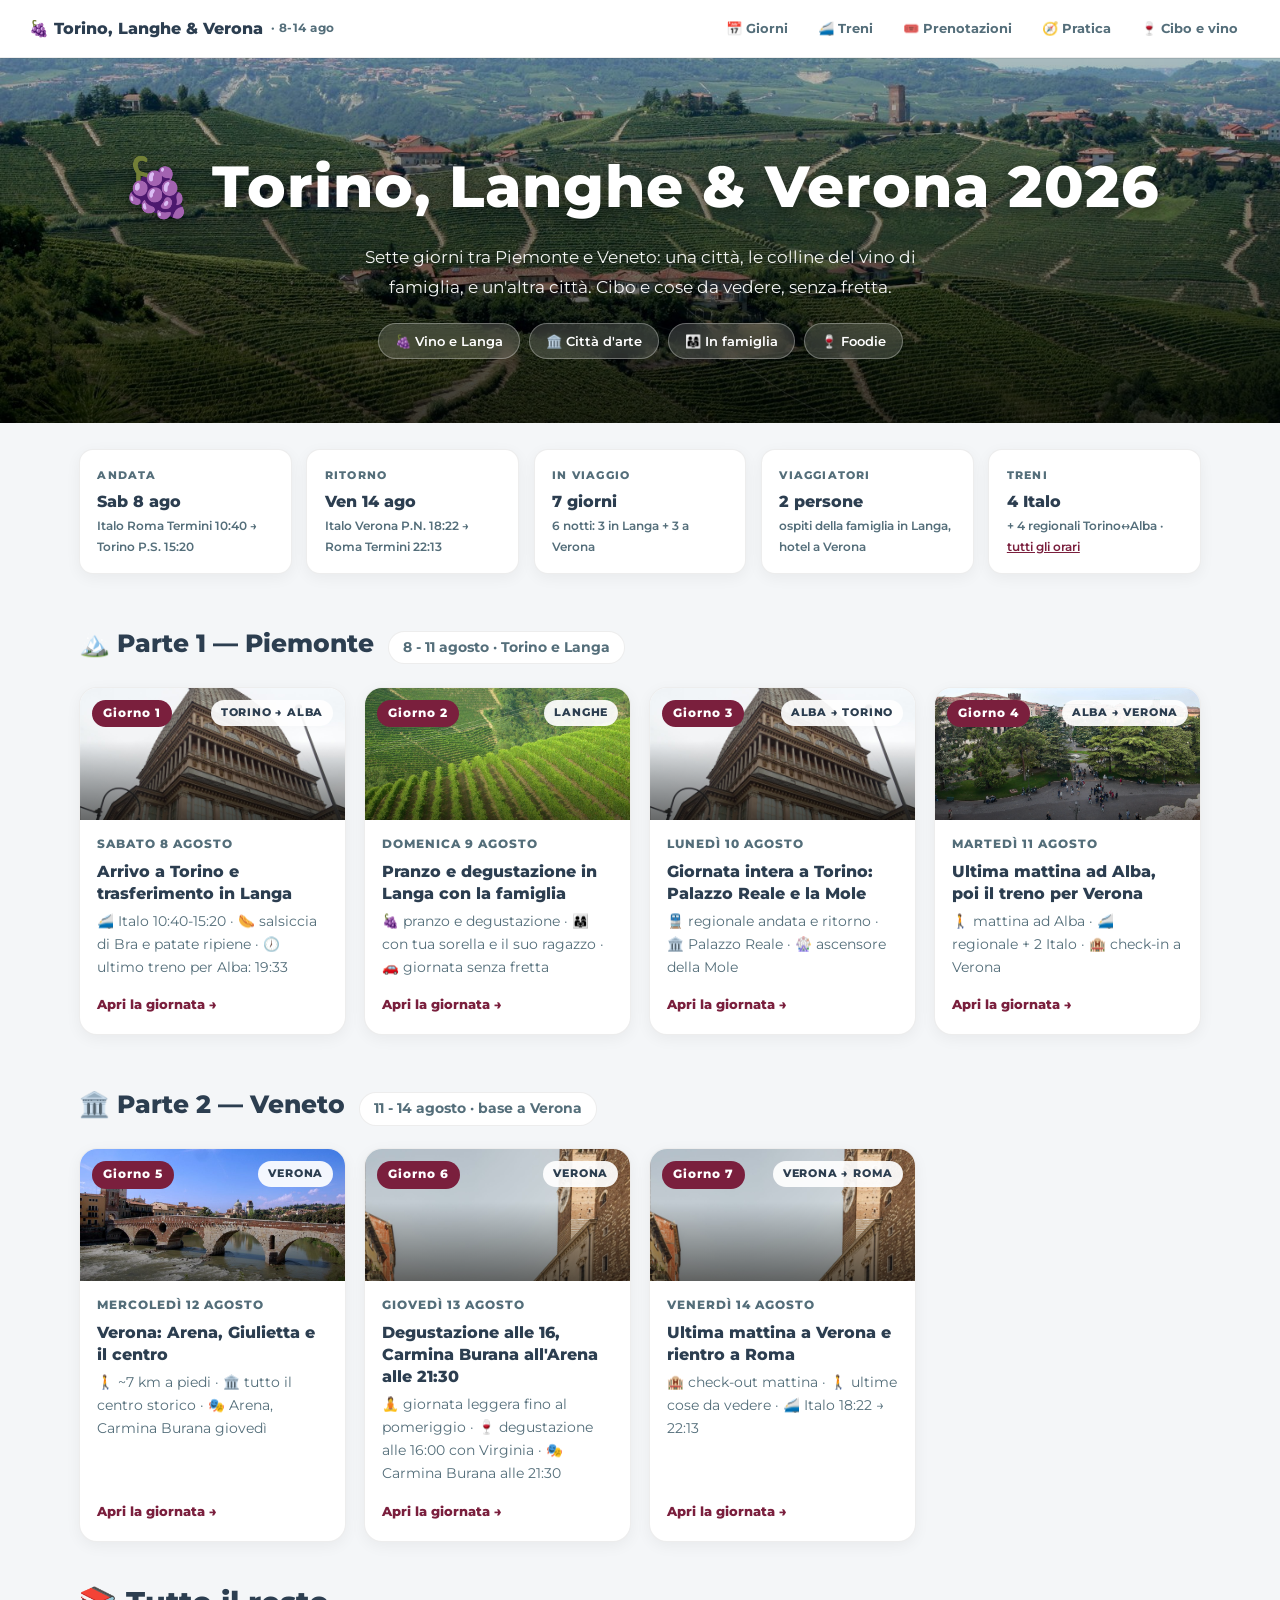
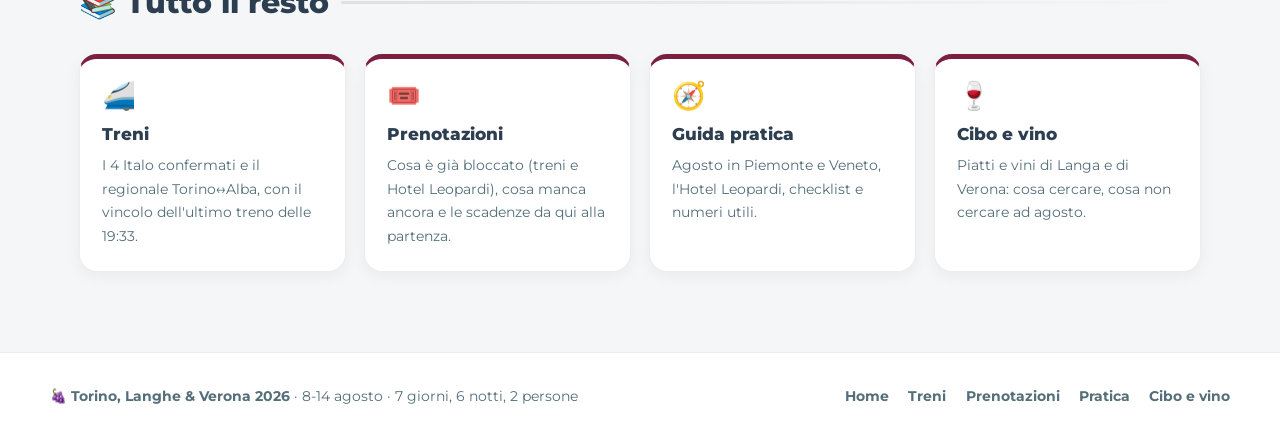
==== commit f4941240: "Riorganizza Giorno 2-3-4: tutto Torino il 10, mattina ad Alba l'11 Giorno 2 aggiorna gli orari reali" ====
--- a/index.html
+++ b/index.html
@@ -51,7 +51,7 @@
             <li><span class="k">Ritorno</span><span class="v">Ven 14 ago<small>Italo Verona P.N. 18:22 → Roma Termini 22:13</small></span></li>
             <li><span class="k">In viaggio</span><span class="v">7 giorni<small>6 notti: 3 in Langa + 3 a Verona</small></span></li>
             <li><span class="k">Viaggiatori</span><span class="v">2 persone<small>ospiti della famiglia in Langa, hotel a Verona</small></span></li>
-            <li><span class="k">Treni</span><span class="v">4 Italo<small>+ 2 regionali Torino↔Alba · <a href="treni.html">tutti gli orari</a></small></span></li>
+            <li><span class="k">Treni</span><span class="v">4 Italo<small>+ 4 regionali Torino↔Alba · <a href="treni.html">tutti gli orari</a></small></span></li>
         </ul>
     </section>
 
@@ -86,14 +86,14 @@
         </div>
     </a>
     <a class="daycard" href="giorno-03.html" data-date="2026-08-10">
-        <div class="thumb" style="background-image: url('images/alba.jpg');">
+        <div class="thumb" style="background-image: url('images/torino.jpg');">
             <span class="num">Giorno 3</span>
-            <span class="zone">Langhe</span>
+            <span class="zone">Alba → Torino</span>
         </div>
         <div class="body">
             <span class="date">Lunedì 10 agosto</span>
-            <h3>Alba di mattina, La Morra e Barolo di pomeriggio</h3>
-            <p class="teaser">🚶 mattina ad Alba · 🚗 pomeriggio fra i vigneti · 🍫 cioccolato e nocciola a sera</p>
+            <h3>Giornata intera a Torino: Palazzo Reale e la Mole</h3>
+            <p class="teaser">🚆 regionale andata e ritorno · 🏛️ Palazzo Reale · 🎡 ascensore della Mole</p>
             <span class="go">Apri la giornata →</span>
         </div>
     </a>
@@ -104,8 +104,8 @@
         </div>
         <div class="body">
             <span class="date">Martedì 11 agosto</span>
-            <h3>Ultima mattina a Torino, poi il treno per Verona</h3>
-            <p class="teaser">🚄 regionale + 2 Italo · 🎡 ascensore della Mole · 🏨 check-in a Verona</p>
+            <h3>Ultima mattina ad Alba, poi il treno per Verona</h3>
+            <p class="teaser">🚶 mattina ad Alba · 🚄 regionale + 2 Italo · 🏨 check-in a Verona</p>
             <span class="go">Apri la giornata →</span>
         </div>
     </a>
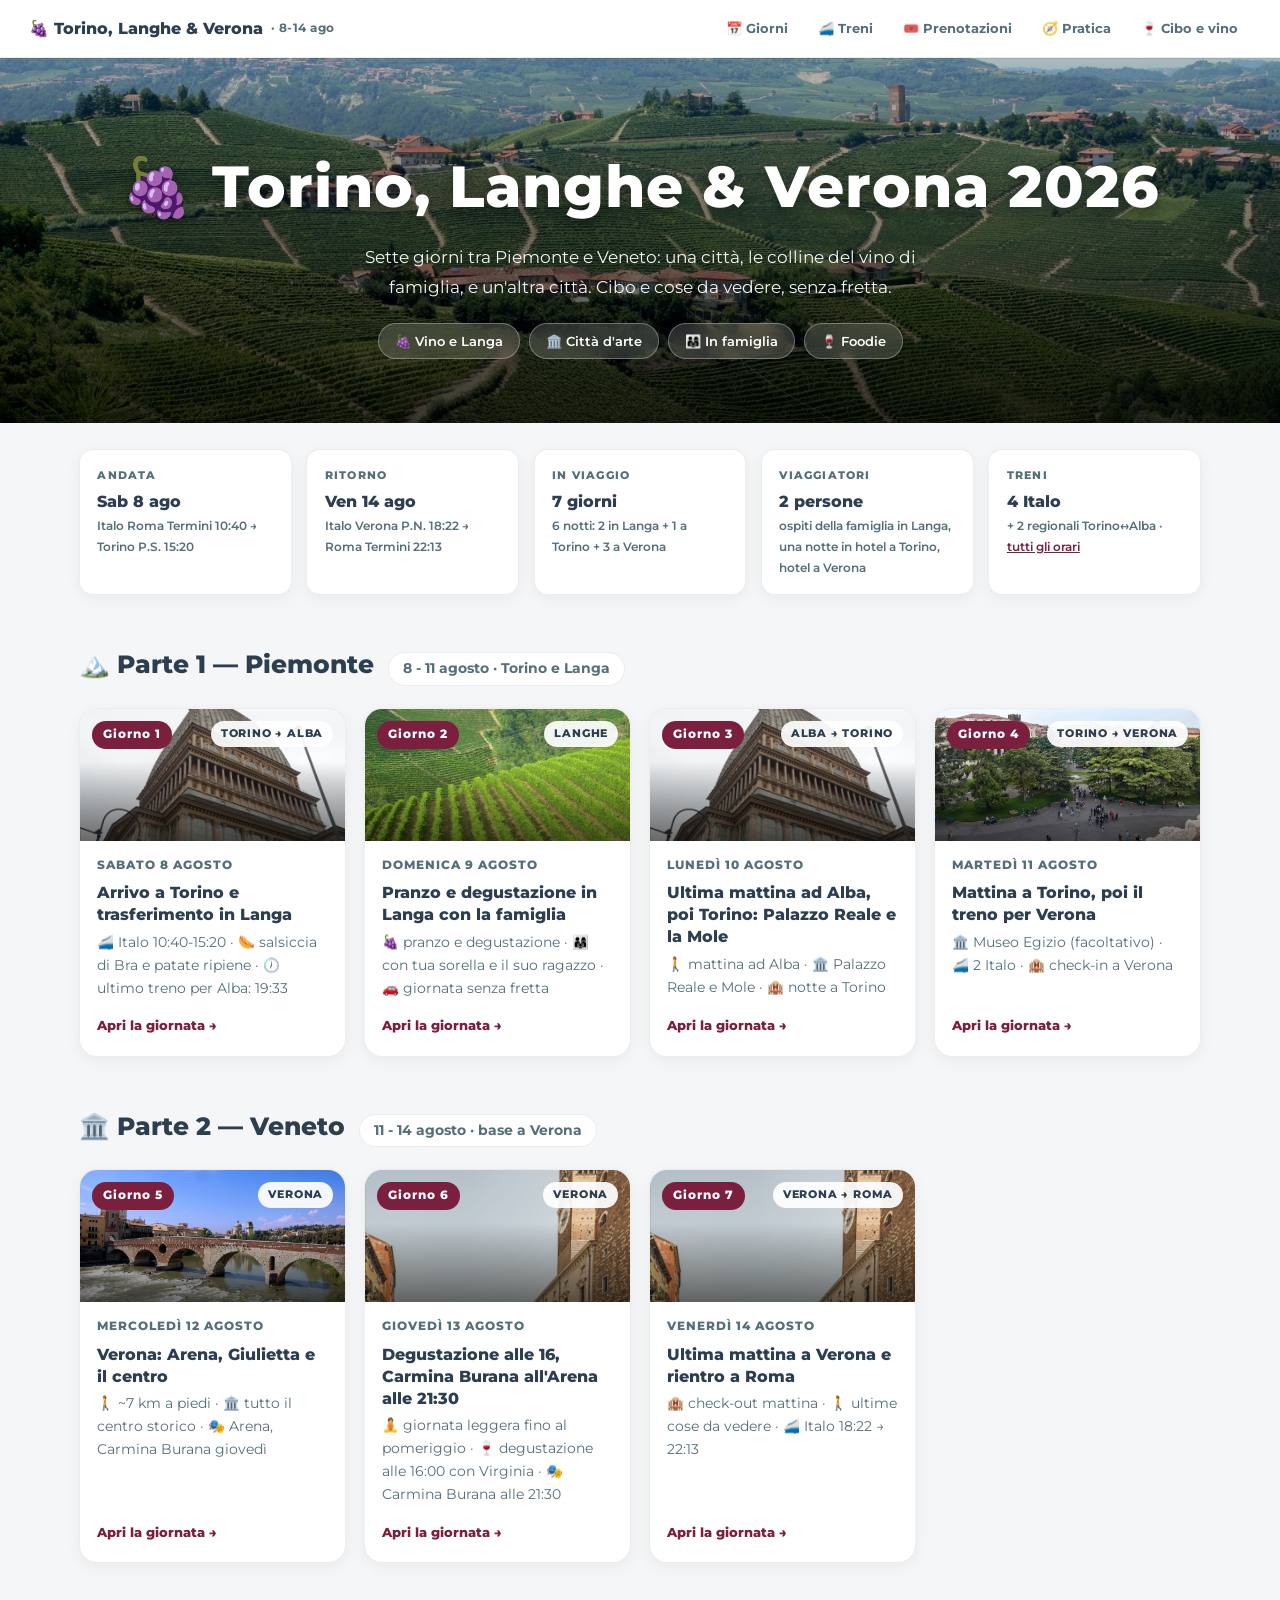
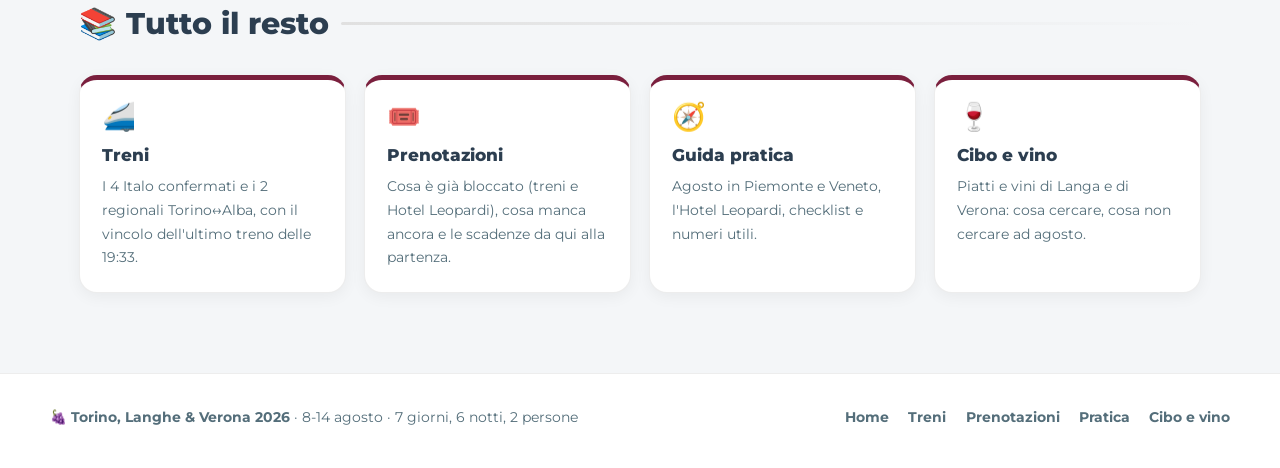
==== commit de46948e: "Sposta il pernottamento del 10 agosto a Torino invece del ritorno da Alba Giorno 3: mattina ad Alba " ====
--- a/index.html
+++ b/index.html
@@ -49,9 +49,9 @@
         <ul class="stats">
             <li><span class="k">Andata</span><span class="v">Sab 8 ago<small>Italo Roma Termini 10:40 → Torino P.S. 15:20</small></span></li>
             <li><span class="k">Ritorno</span><span class="v">Ven 14 ago<small>Italo Verona P.N. 18:22 → Roma Termini 22:13</small></span></li>
-            <li><span class="k">In viaggio</span><span class="v">7 giorni<small>6 notti: 3 in Langa + 3 a Verona</small></span></li>
-            <li><span class="k">Viaggiatori</span><span class="v">2 persone<small>ospiti della famiglia in Langa, hotel a Verona</small></span></li>
-            <li><span class="k">Treni</span><span class="v">4 Italo<small>+ 4 regionali Torino↔Alba · <a href="treni.html">tutti gli orari</a></small></span></li>
+            <li><span class="k">In viaggio</span><span class="v">7 giorni<small>6 notti: 2 in Langa + 1 a Torino + 3 a Verona</small></span></li>
+            <li><span class="k">Viaggiatori</span><span class="v">2 persone<small>ospiti della famiglia in Langa, una notte in hotel a Torino, hotel a Verona</small></span></li>
+            <li><span class="k">Treni</span><span class="v">4 Italo<small>+ 2 regionali Torino↔Alba · <a href="treni.html">tutti gli orari</a></small></span></li>
         </ul>
     </section>
 
@@ -92,20 +92,20 @@
         </div>
         <div class="body">
             <span class="date">Lunedì 10 agosto</span>
-            <h3>Giornata intera a Torino: Palazzo Reale e la Mole</h3>
-            <p class="teaser">🚆 regionale andata e ritorno · 🏛️ Palazzo Reale · 🎡 ascensore della Mole</p>
+            <h3>Ultima mattina ad Alba, poi Torino: Palazzo Reale e la Mole</h3>
+            <p class="teaser">🚶 mattina ad Alba · 🏛️ Palazzo Reale e Mole · 🏨 notte a Torino</p>
             <span class="go">Apri la giornata →</span>
         </div>
     </a>
     <a class="daycard" href="giorno-04.html" data-date="2026-08-11">
         <div class="thumb" style="background-image: url('images/verona_arrivo.jpg');">
             <span class="num">Giorno 4</span>
-            <span class="zone">Alba → Verona</span>
+            <span class="zone">Torino → Verona</span>
         </div>
         <div class="body">
             <span class="date">Martedì 11 agosto</span>
-            <h3>Ultima mattina ad Alba, poi il treno per Verona</h3>
-            <p class="teaser">🚶 mattina ad Alba · 🚄 regionale + 2 Italo · 🏨 check-in a Verona</p>
+            <h3>Mattina a Torino, poi il treno per Verona</h3>
+            <p class="teaser">🏛️ Museo Egizio (facoltativo) · 🚄 2 Italo · 🏨 check-in a Verona</p>
             <span class="go">Apri la giornata →</span>
         </div>
     </a>
@@ -156,7 +156,7 @@
 
     <h2 class="sec">📚 Tutto il resto</h2>
     <div class="tiles">
-        <a class="tile" href="treni.html"><span class="ico">🚄</span><h3>Treni</h3><p>I 4 Italo confermati e il regionale Torino↔Alba, con il vincolo dell'ultimo treno delle 19:33.</p></a>
+        <a class="tile" href="treni.html"><span class="ico">🚄</span><h3>Treni</h3><p>I 4 Italo confermati e i 2 regionali Torino↔Alba, con il vincolo dell'ultimo treno delle 19:33.</p></a>
         <a class="tile" href="prenotazioni.html"><span class="ico">🎟️</span><h3>Prenotazioni</h3><p>Cosa è già bloccato (treni e Hotel Leopardi), cosa manca ancora e le scadenze da qui alla partenza.</p></a>
         <a class="tile" href="pratica.html"><span class="ico">🧭</span><h3>Guida pratica</h3><p>Agosto in Piemonte e Veneto, l'Hotel Leopardi, checklist e numeri utili.</p></a>
         <a class="tile" href="mangiare.html"><span class="ico">🍷</span><h3>Cibo e vino</h3><p>Piatti e vini di Langa e di Verona: cosa cercare, cosa non cercare ad agosto.</p></a>
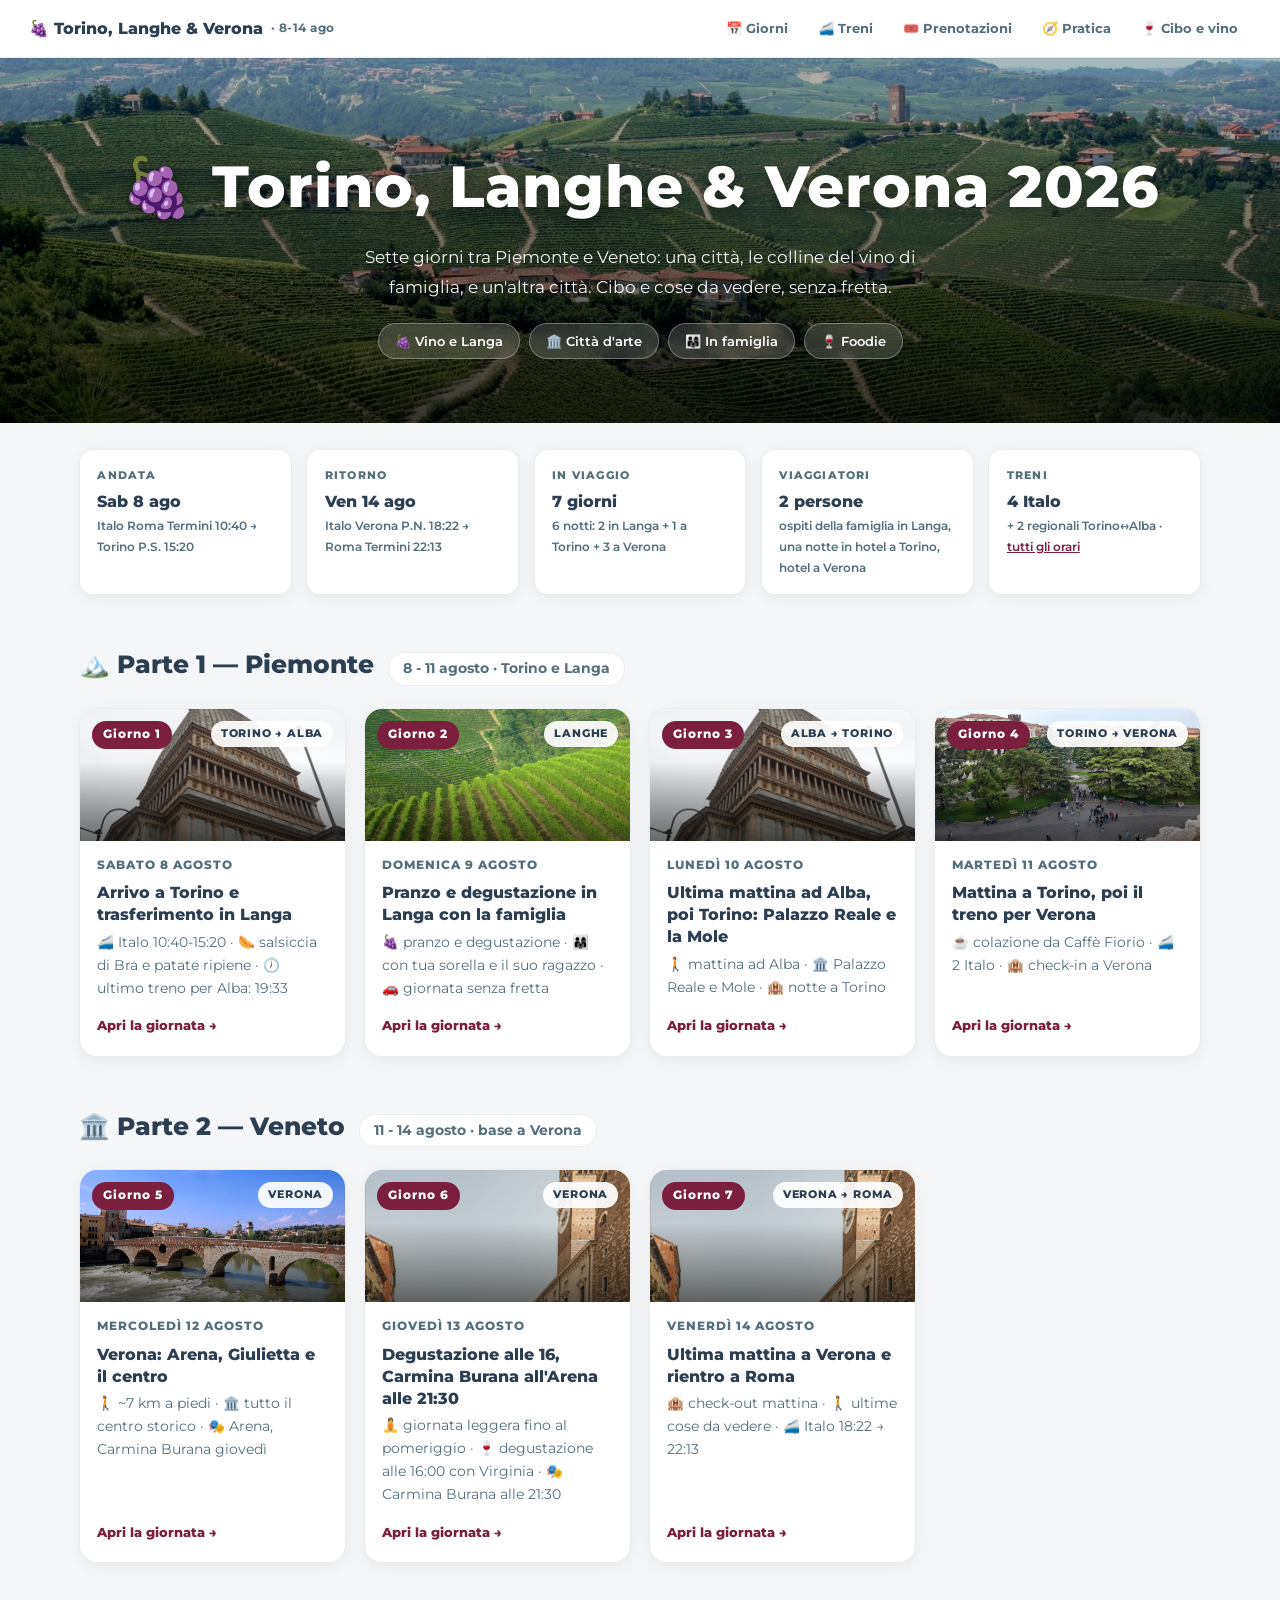
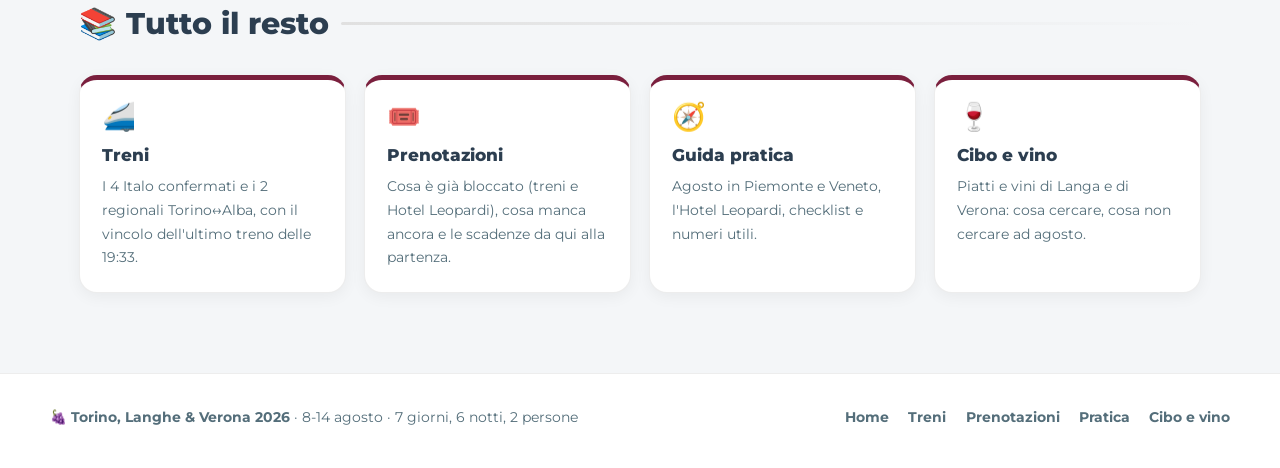
==== commit 4bc66ae3: "Toglie il Museo Egizio dal Giorno 4 e conferma il regionale del Giorno 3 Al posto del Museo Egizio, " ====
--- a/index.html
+++ b/index.html
@@ -105,7 +105,7 @@
         <div class="body">
             <span class="date">Martedì 11 agosto</span>
             <h3>Mattina a Torino, poi il treno per Verona</h3>
-            <p class="teaser">🏛️ Museo Egizio (facoltativo) · 🚄 2 Italo · 🏨 check-in a Verona</p>
+            <p class="teaser">☕ colazione da Caffè Fiorio · 🚄 2 Italo · 🏨 check-in a Verona</p>
             <span class="go">Apri la giornata →</span>
         </div>
     </a>
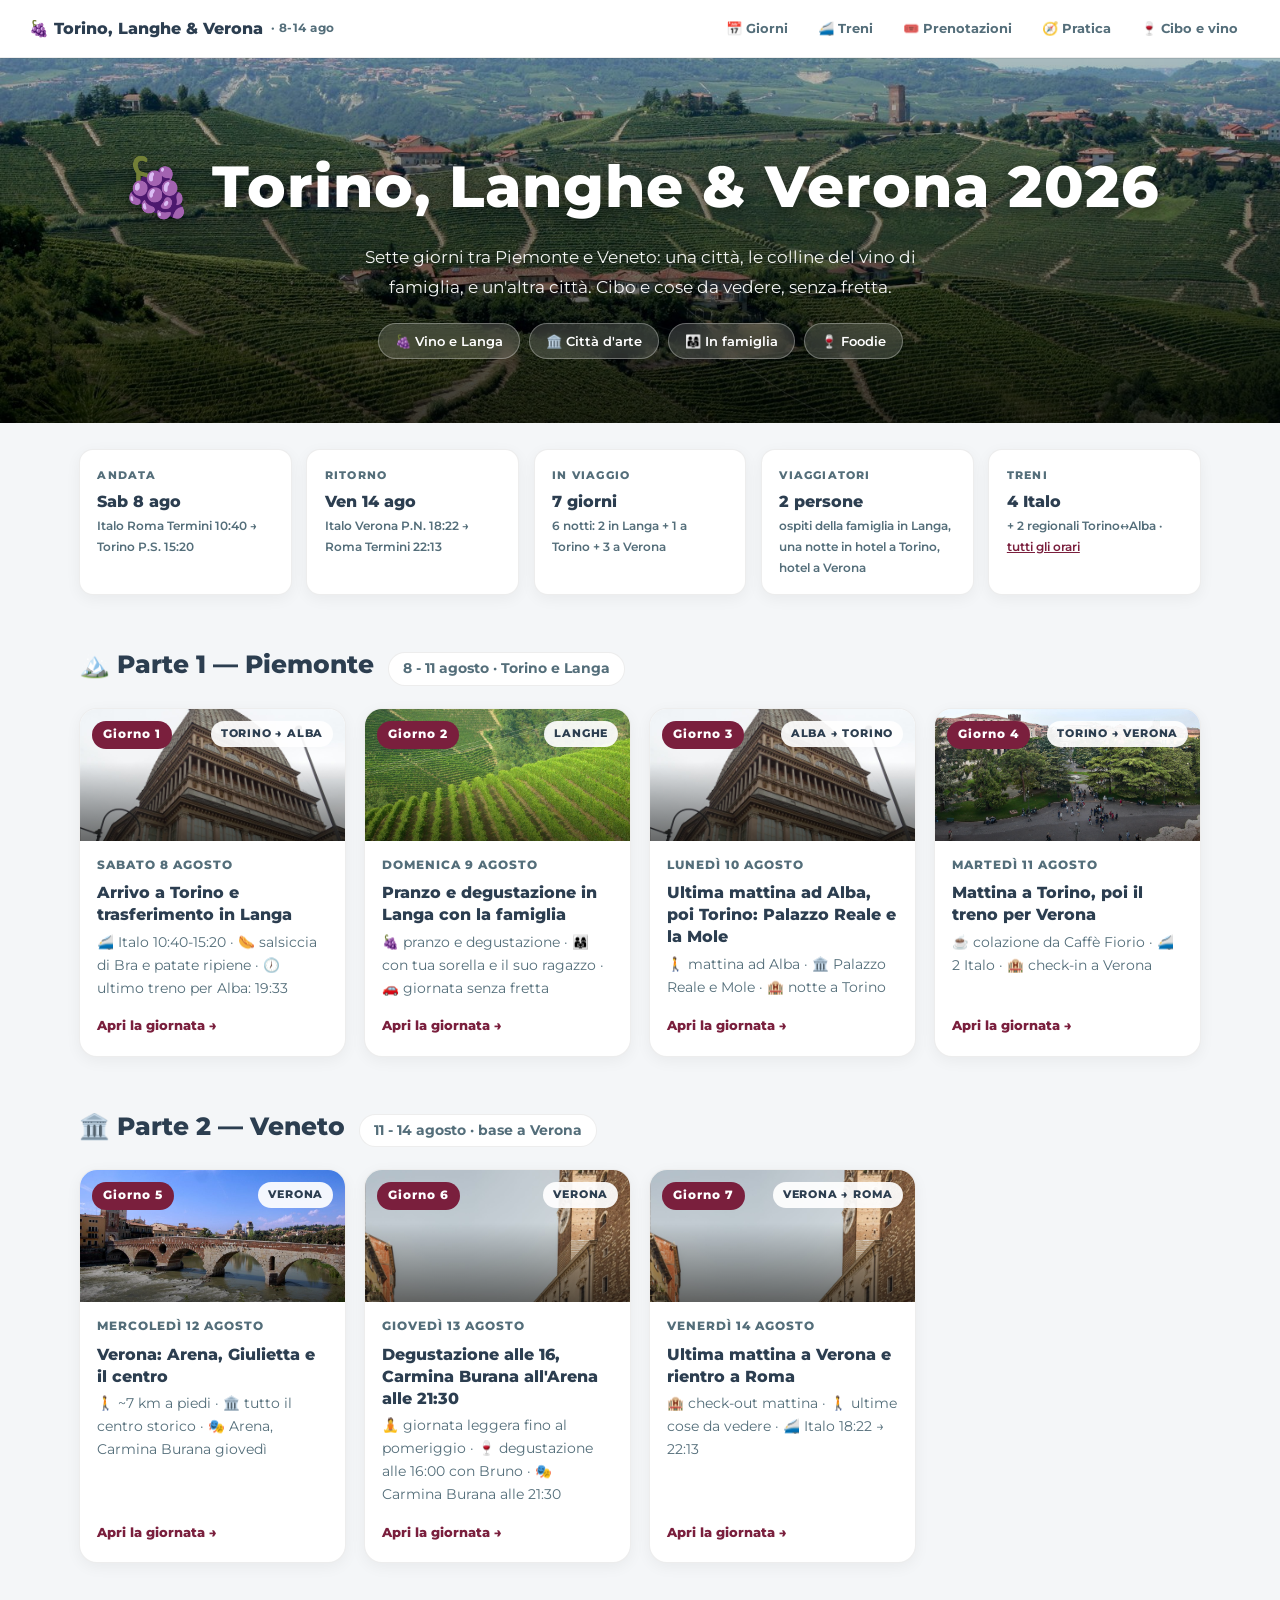
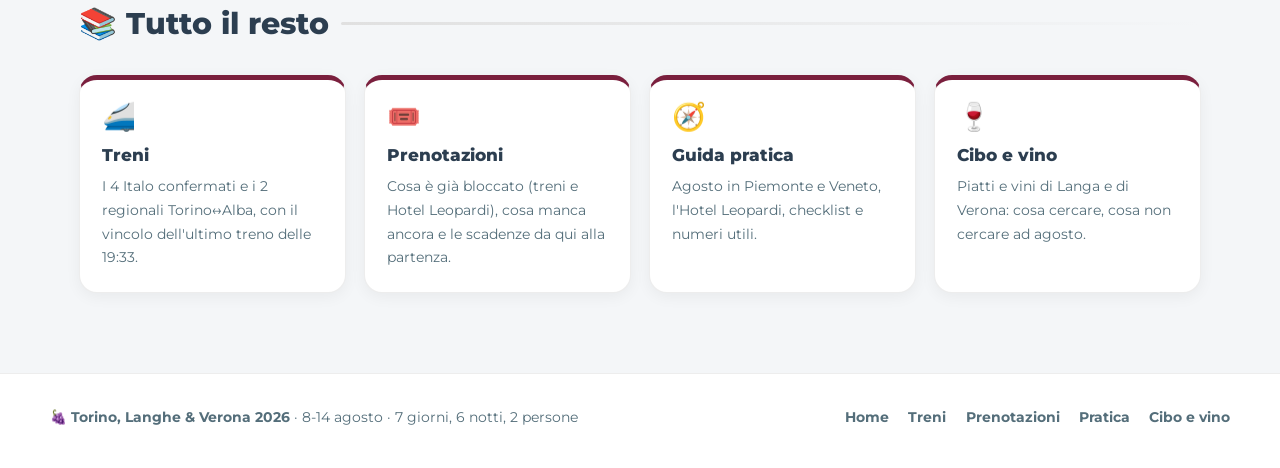
==== commit fadaa31d: "Conferma degustazione e Carmina Burana del Giorno 6 Entrambe prenotate e pagate: degustazione Airbnb" ====
--- a/index.html
+++ b/index.html
@@ -136,7 +136,7 @@
         <div class="body">
             <span class="date">Giovedì 13 agosto</span>
             <h3>Degustazione alle 16, Carmina Burana all'Arena alle 21:30</h3>
-            <p class="teaser">🧘 giornata leggera fino al pomeriggio · 🍷 degustazione alle 16:00 con Virginia · 🎭 Carmina Burana alle 21:30</p>
+            <p class="teaser">🧘 giornata leggera fino al pomeriggio · 🍷 degustazione alle 16:00 con Bruno · 🎭 Carmina Burana alle 21:30</p>
             <span class="go">Apri la giornata →</span>
         </div>
     </a>
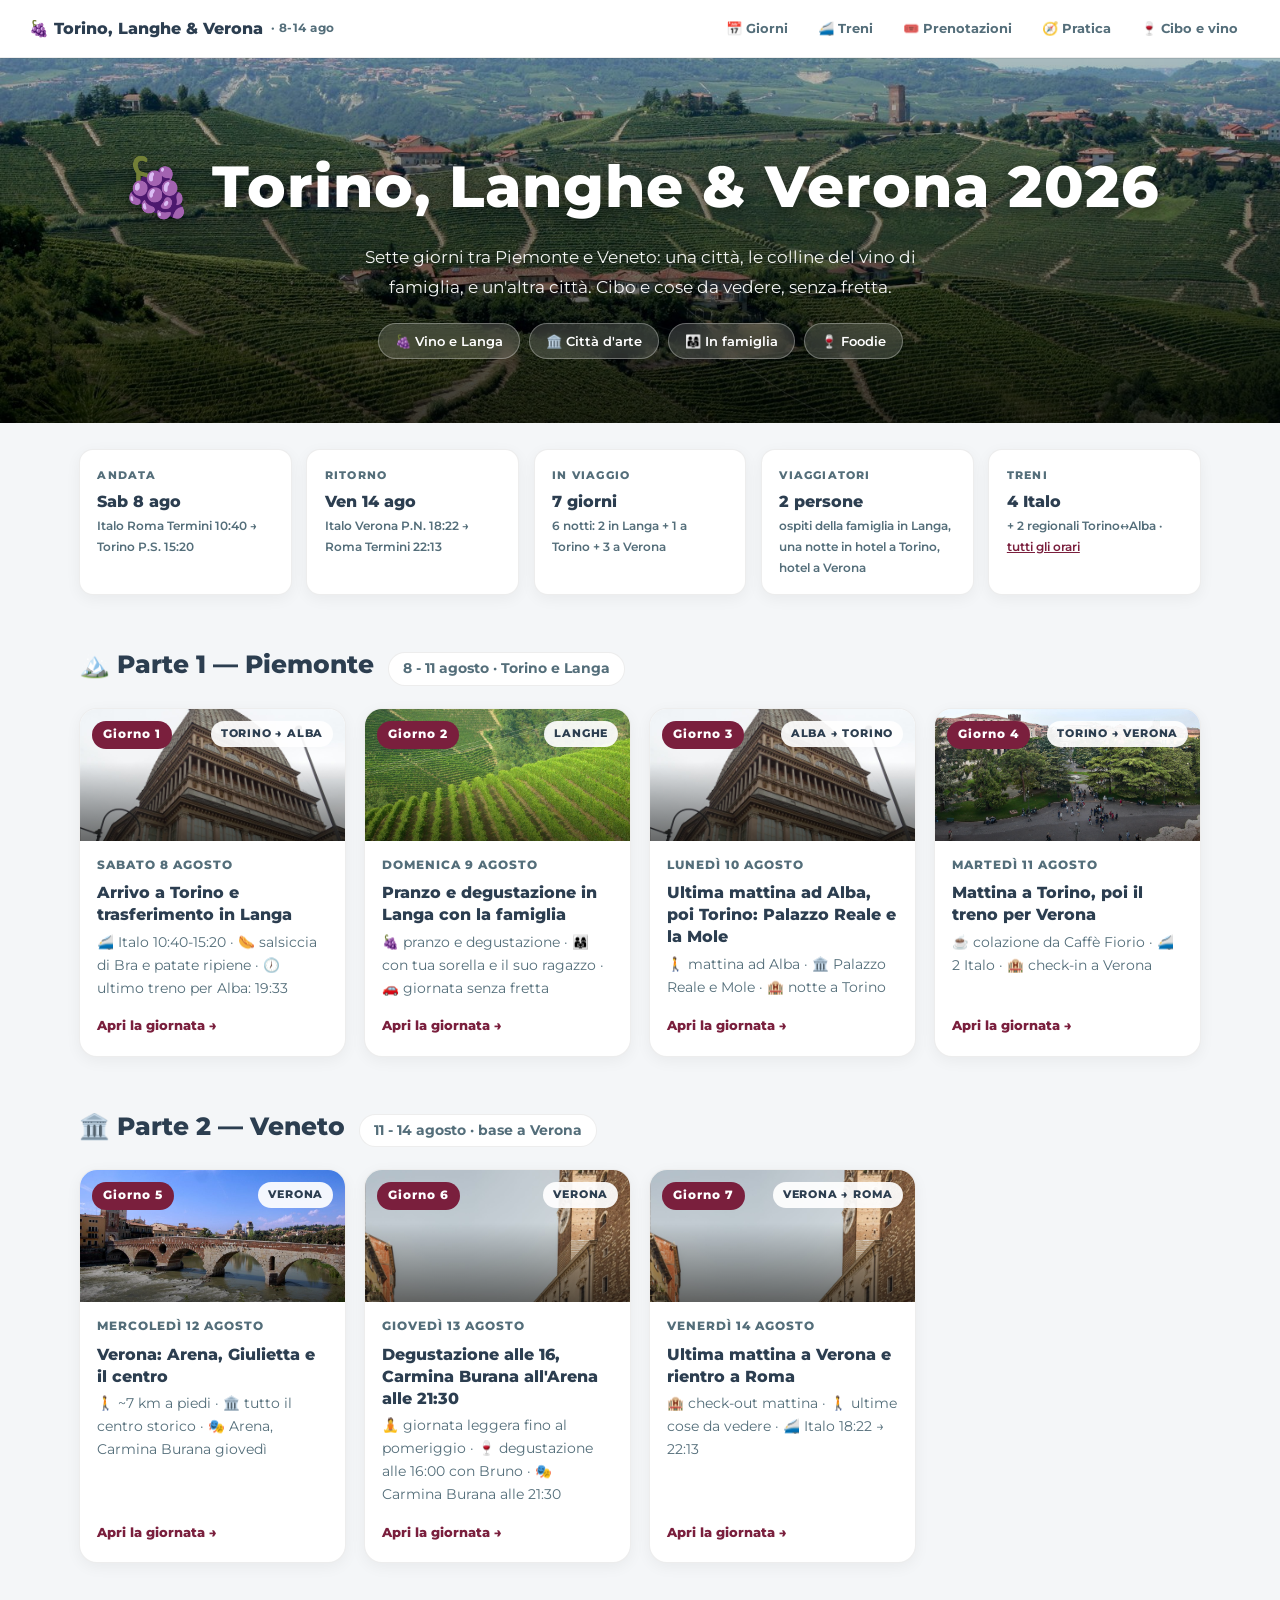
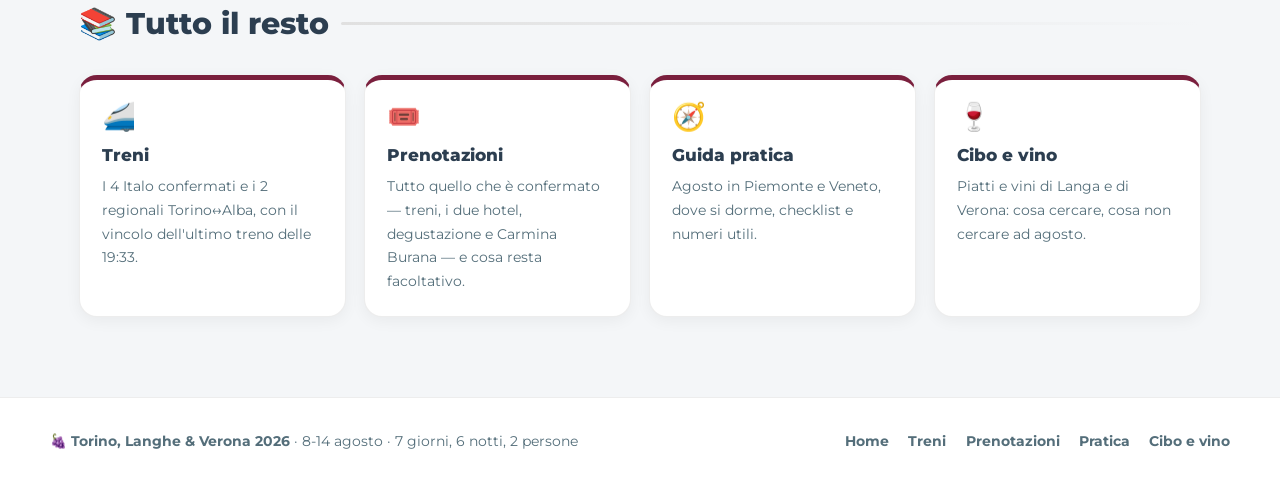
==== commit 717fd501: "Corregge l'audit generale: incongruenze e buchi trovati nella revisione - giorno-02.html: tolta la r" ====
--- a/index.html
+++ b/index.html
@@ -157,8 +157,8 @@
     <h2 class="sec">📚 Tutto il resto</h2>
     <div class="tiles">
         <a class="tile" href="treni.html"><span class="ico">🚄</span><h3>Treni</h3><p>I 4 Italo confermati e i 2 regionali Torino↔Alba, con il vincolo dell'ultimo treno delle 19:33.</p></a>
-        <a class="tile" href="prenotazioni.html"><span class="ico">🎟️</span><h3>Prenotazioni</h3><p>Cosa è già bloccato (treni e Hotel Leopardi), cosa manca ancora e le scadenze da qui alla partenza.</p></a>
-        <a class="tile" href="pratica.html"><span class="ico">🧭</span><h3>Guida pratica</h3><p>Agosto in Piemonte e Veneto, l'Hotel Leopardi, checklist e numeri utili.</p></a>
+        <a class="tile" href="prenotazioni.html"><span class="ico">🎟️</span><h3>Prenotazioni</h3><p>Tutto quello che è confermato — treni, i due hotel, degustazione e Carmina Burana — e cosa resta facoltativo.</p></a>
+        <a class="tile" href="pratica.html"><span class="ico">🧭</span><h3>Guida pratica</h3><p>Agosto in Piemonte e Veneto, dove si dorme, checklist e numeri utili.</p></a>
         <a class="tile" href="mangiare.html"><span class="ico">🍷</span><h3>Cibo e vino</h3><p>Piatti e vini di Langa e di Verona: cosa cercare, cosa non cercare ad agosto.</p></a>
     </div>
 
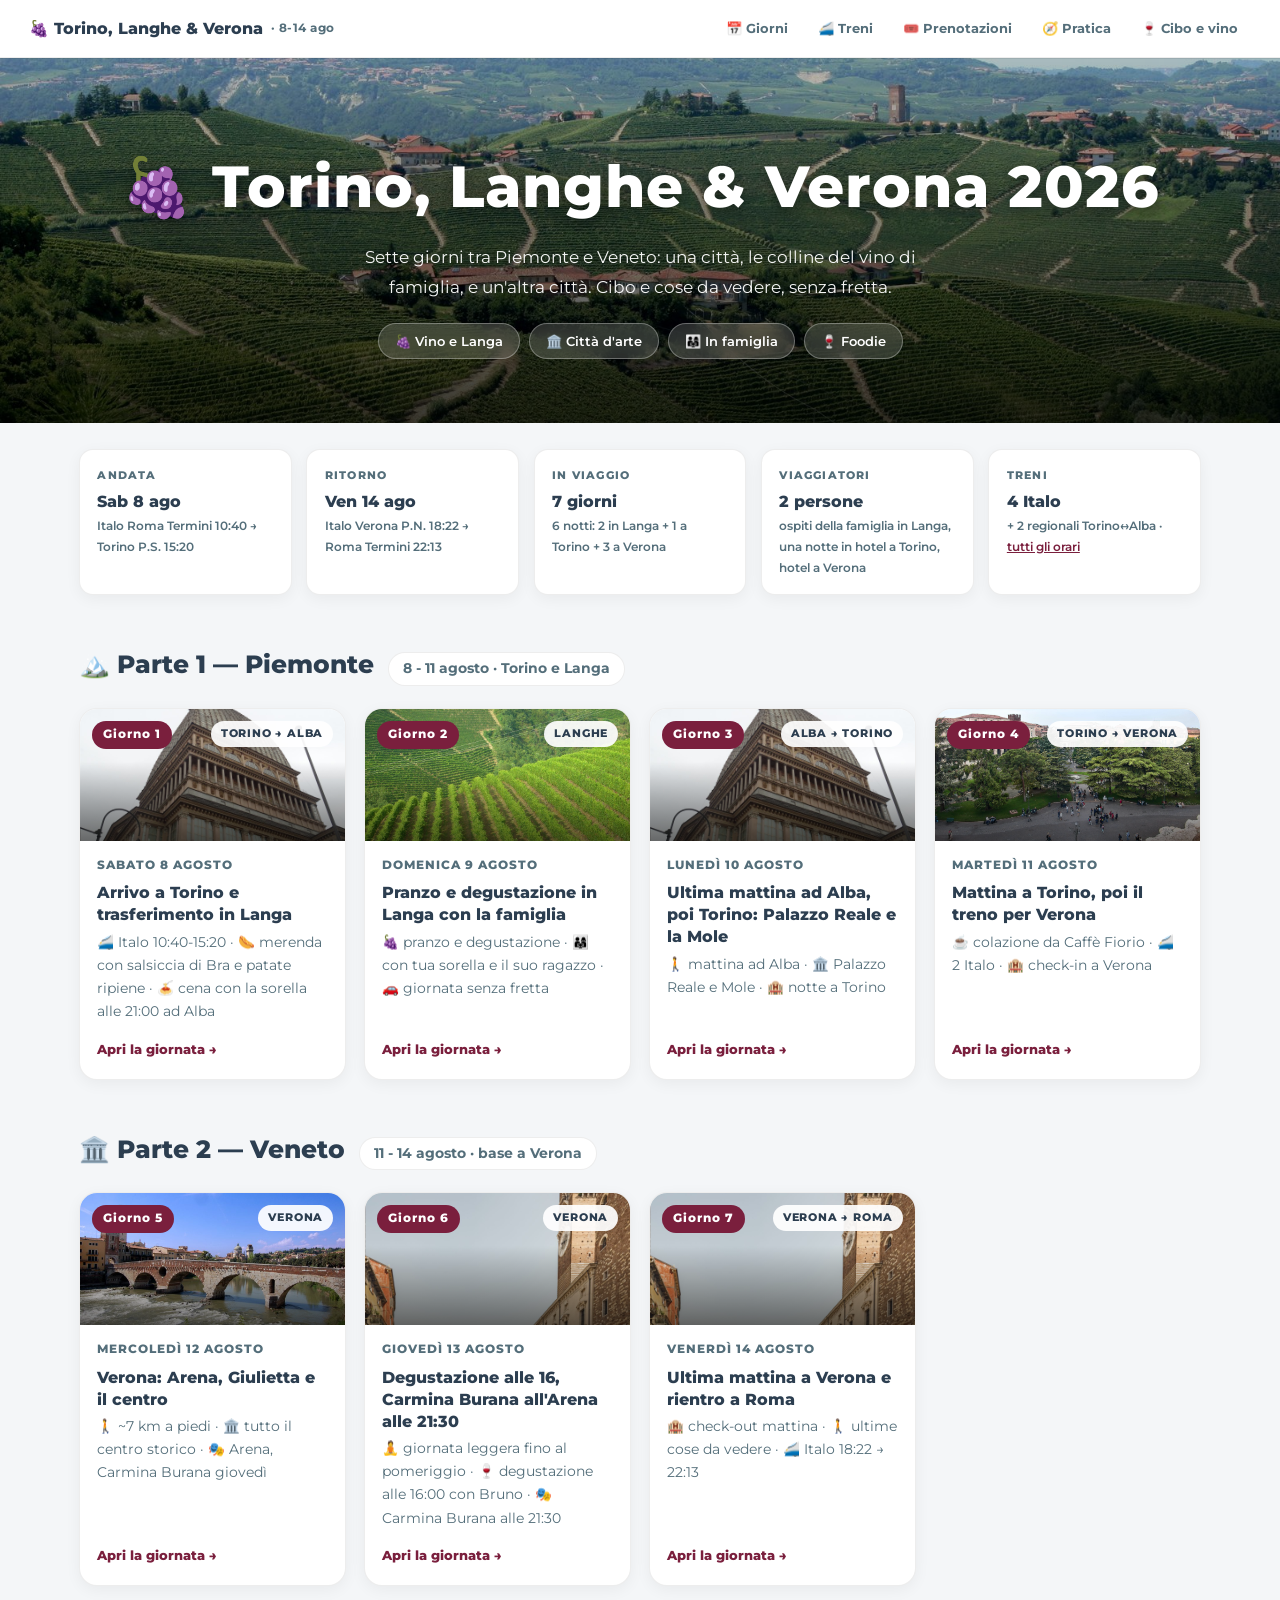
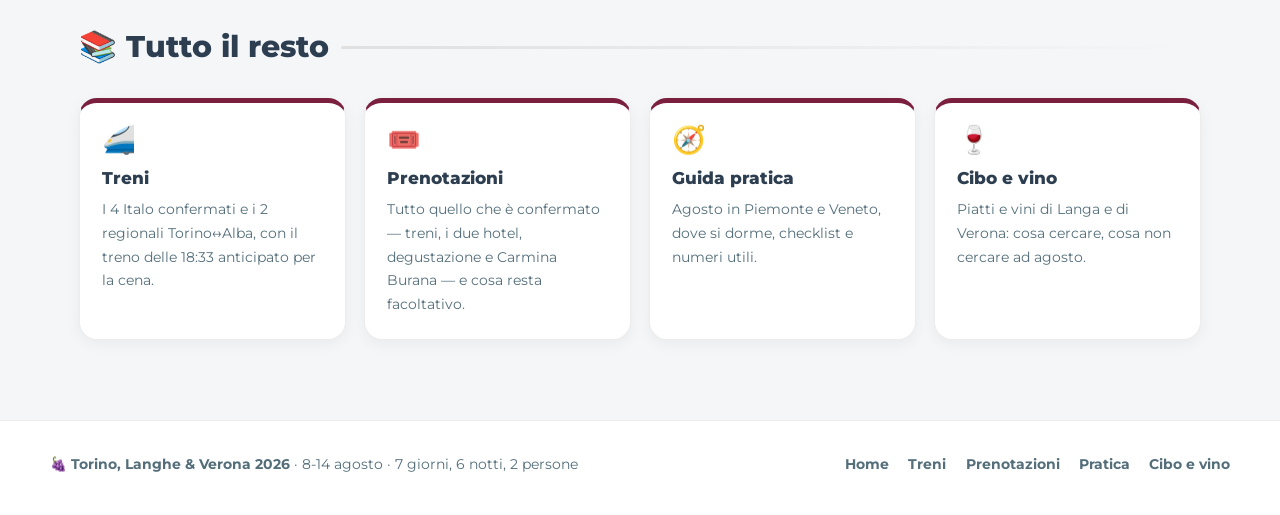
==== commit a7bc4110: "Anticipa il treno del Giorno 1 per cenare con la sorella, segnala lavori Firenze-Roma sul rientro Il" ====
--- a/index.html
+++ b/index.html
@@ -69,7 +69,7 @@
         <div class="body">
             <span class="date">Sabato 8 agosto</span>
             <h3>Arrivo a Torino e trasferimento in Langa</h3>
-            <p class="teaser">🚄 Italo 10:40-15:20 · 🌭 salsiccia di Bra e patate ripiene · 🕖 ultimo treno per Alba: 19:33</p>
+            <p class="teaser">🚄 Italo 10:40-15:20 · 🌭 merenda con salsiccia di Bra e patate ripiene · 🍝 cena con la sorella alle 21:00 ad Alba</p>
             <span class="go">Apri la giornata →</span>
         </div>
     </a>
@@ -156,7 +156,7 @@
 
     <h2 class="sec">📚 Tutto il resto</h2>
     <div class="tiles">
-        <a class="tile" href="treni.html"><span class="ico">🚄</span><h3>Treni</h3><p>I 4 Italo confermati e i 2 regionali Torino↔Alba, con il vincolo dell'ultimo treno delle 19:33.</p></a>
+        <a class="tile" href="treni.html"><span class="ico">🚄</span><h3>Treni</h3><p>I 4 Italo confermati e i 2 regionali Torino↔Alba, con il treno delle 18:33 anticipato per la cena.</p></a>
         <a class="tile" href="prenotazioni.html"><span class="ico">🎟️</span><h3>Prenotazioni</h3><p>Tutto quello che è confermato — treni, i due hotel, degustazione e Carmina Burana — e cosa resta facoltativo.</p></a>
         <a class="tile" href="pratica.html"><span class="ico">🧭</span><h3>Guida pratica</h3><p>Agosto in Piemonte e Veneto, dove si dorme, checklist e numeri utili.</p></a>
         <a class="tile" href="mangiare.html"><span class="ico">🍷</span><h3>Cibo e vino</h3><p>Piatti e vini di Langa e di Verona: cosa cercare, cosa non cercare ad agosto.</p></a>
